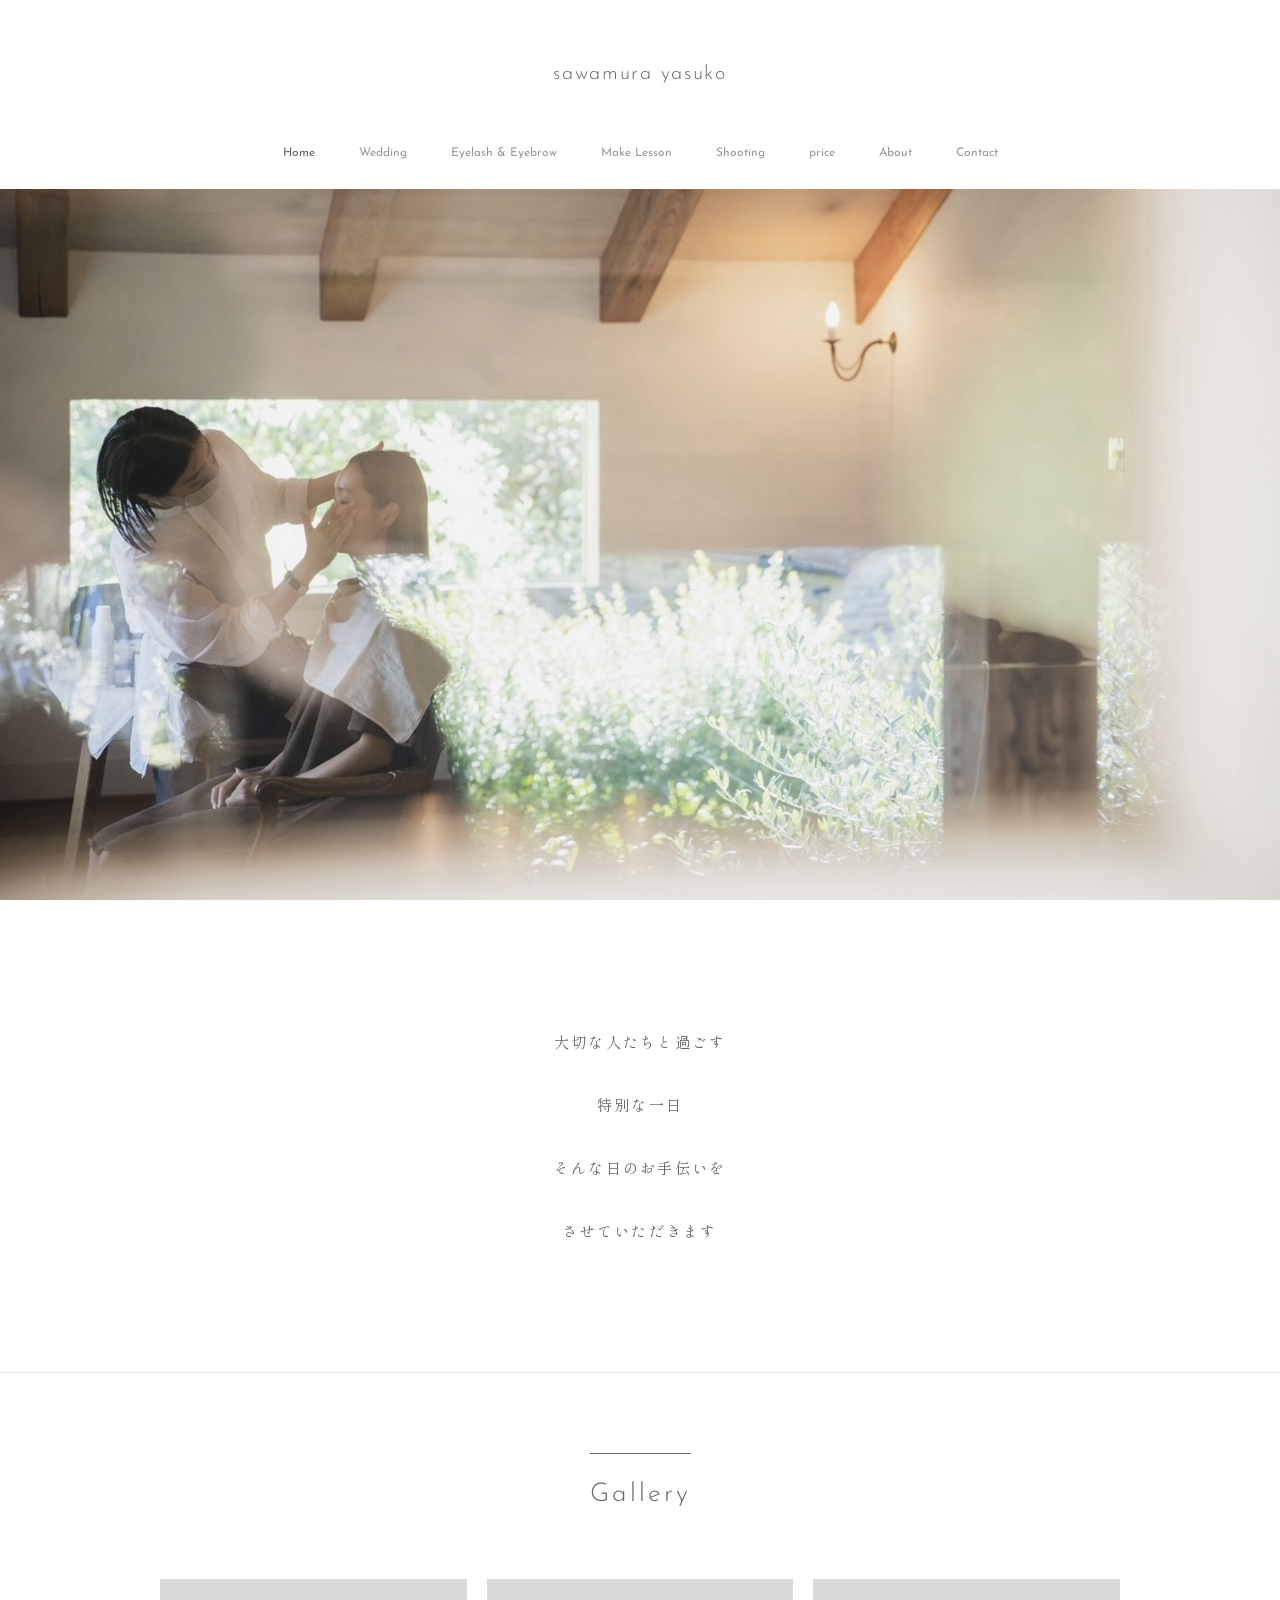
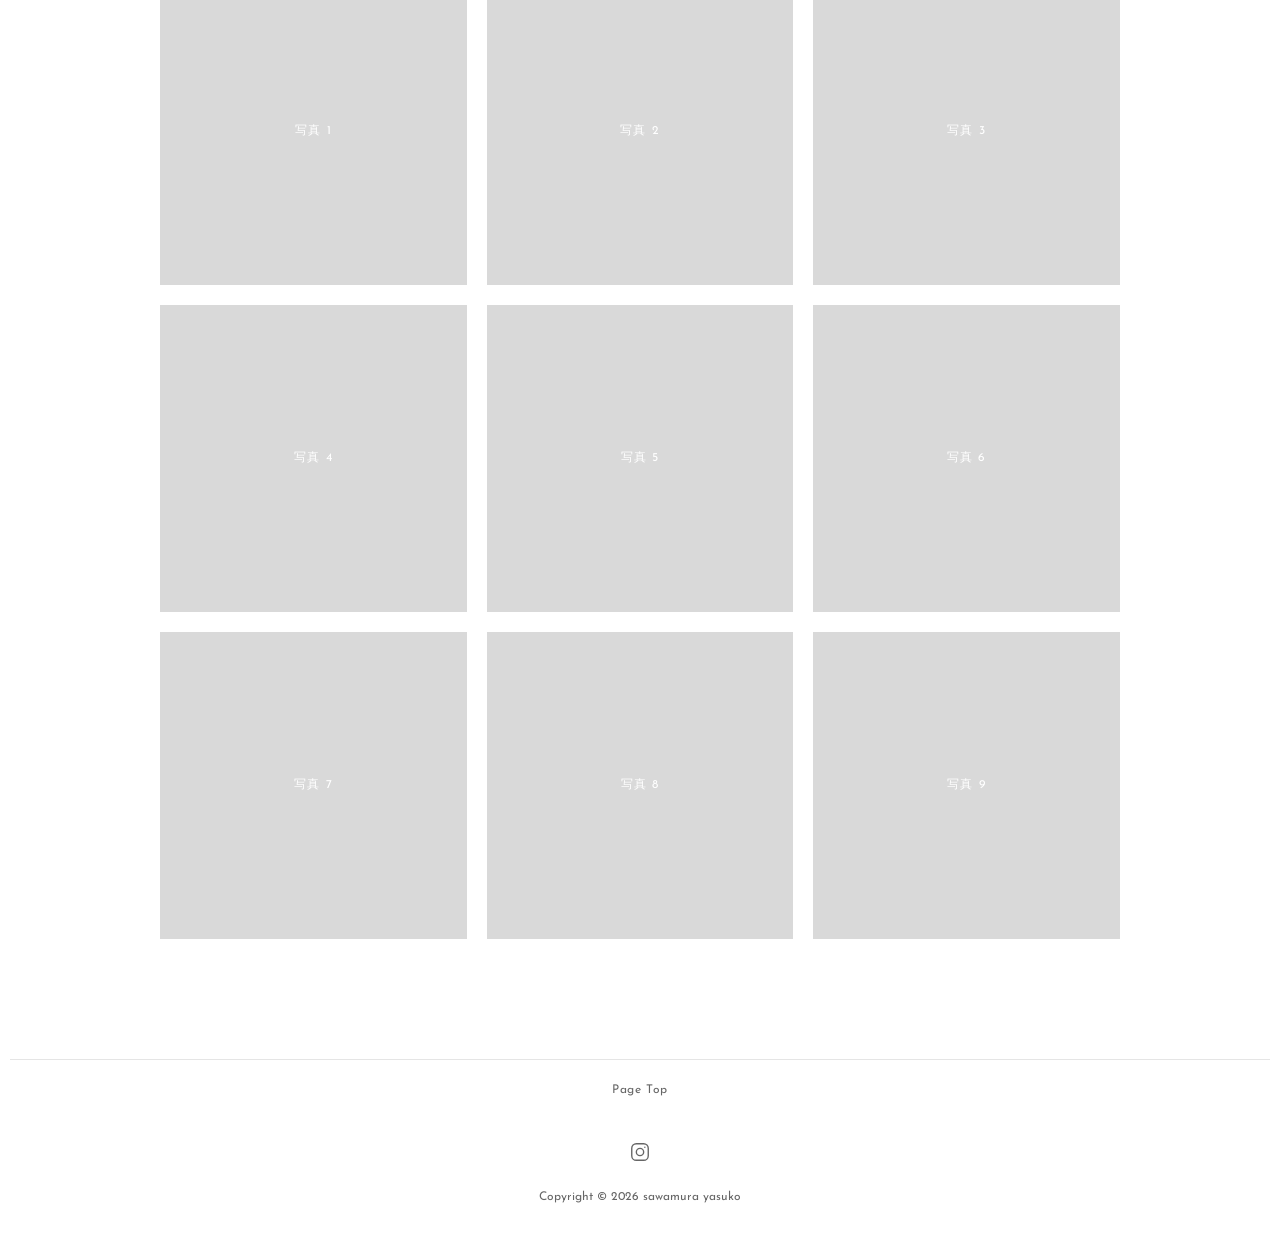
==== index.html @ 5e83c4d4 "サイトの最初の版（トップ・Wedding・Eyelash・Make Lesson・Shooting・price） Co-Authored-By: Claude Opus 5.5 <noreply@an" ====
<!DOCTYPE html>
<html lang="ja">
<head>
  <meta charset="UTF-8">
  <meta name="viewport" content="width=device-width, initial-scale=1.0">
  <!-- 作りかけの間は検索に載せない（公開するときにこの行を消す） -->
  <meta name="robots" content="noindex, nofollow">
  <title>sawamura yasuko hair&amp;make.</title>
  <meta name="description" content="ブライダルヘアメイク。関西を中心に全国へ出張可能です。持ち込みヘアメイクが可能な会場に出張します。">

  <!-- フォント（英字：Josefin Sans ／ キャッチコピー：Shippori Mincho・候補フォントも読み込み済み） -->
  <link rel="preconnect" href="https://fonts.googleapis.com">
  <link rel="preconnect" href="https://fonts.gstatic.com" crossorigin>
  <link href="https://fonts.googleapis.com/css2?family=Josefin+Sans:wght@300;400&family=Shippori+Mincho&family=Zen+Old+Mincho&family=Klee+One&family=Zen+Maru+Gothic:wght@300&display=swap" rel="stylesheet">

  <link rel="stylesheet" href="css/style.css">
</head>
<body>

  <!-- ===== ヘッダー（ロゴなし／Instagramボタンなし） ===== -->
  <header class="header">
    <p class="header__title">
      <a href="index.html">
        <span class="header__name">sawamura yasuko</span>
      </a>
    </p>

    <button class="menu-btn" aria-label="メニューを開く" aria-expanded="false" aria-controls="global-nav">
      <span></span><span></span><span></span>
    </button>

    <nav class="nav" id="global-nav">
      <ul class="nav__list">
        <li><a href="index.html" class="is-current">Home</a></li>
        <li><a href="wedding.html">Wedding</a></li>
        <li><a href="eyelash.html">Eyelash &amp; Eyebrow</a></li>
        <li><a href="lesson.html">Make Lesson</a></li>
        <li><a href="shooting.html">Shooting</a></li>
        <li><a href="price.html">price</a></li>
        <li><a href="about.html">About</a></li>
        <li><a href="contact.html">Contact</a></li>
      </ul>
    </nav>
  </header>

  <main>
    <!-- ===== メイン写真 ===== -->
    <section class="hero">
      <img src="img/main-hd.jpg" alt="ブライダルヘアメイクの様子">
    </section>

    <!-- ===== キャッチコピー ===== -->
    <section class="message">
      <p class="message__text">
        大切な人たちと過ごす<br>
        特別な一日<br>
        そんな日のお手伝いを<br>
        させていただきます
      </p>
    </section>

    <!-- ===== 写真ギャラリー（ブログ・お知らせの代わり） ===== -->
    <section class="gallery">
      <h2 class="heading"><span>Gallery</span></h2>

      <ul class="gallery__list">
        <li><button class="ph ph--square" data-label="写真 1"></button></li>
        <li><button class="ph ph--square" data-label="写真 2"></button></li>
        <li><button class="ph ph--square" data-label="写真 3"></button></li>
        <li><button class="ph ph--square" data-label="写真 4"></button></li>
        <li><button class="ph ph--square" data-label="写真 5"></button></li>
        <li><button class="ph ph--square" data-label="写真 6"></button></li>
        <li><button class="ph ph--square" data-label="写真 7"></button></li>
        <li><button class="ph ph--square" data-label="写真 8"></button></li>
        <li><button class="ph ph--square" data-label="写真 9"></button></li>
      </ul>
    </section>
  </main>

  <!-- ===== フッター ===== -->
  <footer class="footer">
    <a href="#" class="pagetop">Page Top</a>

    <a href="https://www.instagram.com/" class="footer__sns" target="_blank" rel="noopener" aria-label="Instagram">
      <svg viewBox="0 0 24 24" width="22" height="22" fill="none" stroke="currentColor" stroke-width="1.5">
        <rect x="3" y="3" width="18" height="18" rx="5"/>
        <circle cx="12" cy="12" r="4"/>
        <circle cx="17.3" cy="6.7" r="0.8" fill="currentColor" stroke="none"/>
      </svg>
    </a>

    <p class="footer__copy">Copyright &copy; <span id="year">2026</span> sawamura yasuko</p>
  </footer>

  <!-- 拡大表示（ギャラリー用） -->
  <div class="lightbox" aria-hidden="true">
    <button class="lightbox__close" aria-label="閉じる">&times;</button>
    <div class="lightbox__inner ph" data-label=""></div>
  </div>

  <script src="js/main.js"></script>
</body>
</html>
---- css/style.css ----
/* =========================================
   sawamura yasuko hair&make.  共通スタイル
   ========================================= */

/* ---- 色・フォントの設定（ここを変えると全体が変わります） ---- */
:root {
  --color-text: #666;
  /* 本文の文字色 */
  --color-light: #999;
  /* メニューなど薄い文字 */
  --color-line: #e5e5e5;
  /* 区切り線 */
  --color-ph: #d9d9d9;
  /* 写真の仮グレー */
  --color-bg: #fff;

  --font-en: "Josefin Sans", "Hiragino Kaku Gothic ProN", sans-serif;
  --font-mincho: Palatino, "Hiragino Mincho ProN", "Yu Mincho", "游明朝", serif;
  --font-base: "Helvetica Neue", Arial, "Hiragino Kaku Gothic ProN", Meiryo, sans-serif;

  --content-width: 1000px;
}

/* ---- リセット ---- */
*,
*::before,
*::after {
  box-sizing: border-box;
}

body,
h1,
h2,
h3,
p,
ul,
figure {
  margin: 0;
  padding: 0;
}

ul {
  list-style: none;
}

a {
  color: inherit;
  text-decoration: none;
}

button {
  font: inherit;
  color: inherit;
  border: none;
  background: none;
  cursor: pointer;
  padding: 0;
}

html {
  scroll-behavior: smooth;
}

body {
  font-family: var(--font-base);
  font-size: 14px;
  line-height: 1.8;
  color: var(--color-text);
  background: var(--color-bg);
}

/* ---- 写真の仮置き（グレー） ---- */
.ph {
  position: relative;
  display: block;
  width: 100%;
  background: var(--color-ph);
}

.ph::after {
  content: attr(data-label);
  position: absolute;
  inset: 0;
  display: grid;
  place-items: center;
  font-family: var(--font-en);
  font-size: 12px;
  letter-spacing: .1em;
  color: #fff;
}

.ph--hero {
  aspect-ratio: 2000 / 975;
}

.ph--square {
  aspect-ratio: 1 / 1;
}

/* =========================================
   ヘッダー
   ========================================= */
.header {
  padding-top: 60px;
  /* サイト名の上の余白 */
  text-align: center;
  border-bottom: 1px solid transparent;
}

.header__title {
  font-family: var(--font-en);
  font-weight: 300;
  letter-spacing: .12em;
  line-height: 1.4;
  margin-bottom: 30px;
  /* サイト名とメニューの間の余白 */
}

.header__title span {
  display: block;
}

/* 2行に分ける */
.header__name {
  font-size: 20px;
}

/* sawamura yasuko */
.header__sub {
  font-size: 14px;
}

/* hair&make.（少し小さく） */

.nav__list {
  display: flex;
  justify-content: center;
  flex-wrap: wrap;
  max-width: var(--content-width);
  margin: 0 auto;
}

.nav__list a {
  display: block;
  padding: 0 22px;
  line-height: 70px;
  font-family: var(--font-en);
  font-size: 12px;
  color: var(--color-light);
  transition: color .3s;
}

.nav__list a:hover,
.nav__list a.is-current {
  color: var(--color-text);
}

/* ハンバーガー（スマホのみ表示） */
.menu-btn {
  display: none;
}

/* =========================================
   メイン写真
   ========================================= */
.hero {
  width: 100%;
}

/* ヘッダー＋メイン写真がちょうど1画面に収まる高さ
   （--header-h は main.js がヘッダーの高さを測って入れます） */
.hero .ph--hero {
  aspect-ratio: auto;
  height: calc(100svh - var(--header-h, 220px));
  min-height: 320px;
}

/* 写真を入れたときも枠いっぱいにトリミングして表示 */
.hero img {
  width: 100%;
  height: calc(100svh - var(--header-h, 220px));
  min-height: 320px;
  object-fit: cover;
  display: block;
}

/* =========================================
   キャッチコピー
   ========================================= */
.message {
  padding: 110px 20px;
  text-align: center;
  border-bottom: 1px solid var(--color-line);
}

.message__text {
  /* ▼キャッチコピーのフォント。使いたい行のコメントを外し、今の行をコメントにすると切り替わります */
  font-family: "Shippori Mincho", serif;
  /* しっぽり明朝：上品で柔らかい明朝 */
  /* font-family: "Zen Old Mincho", serif; */
  /* Zen Old Mincho：クラシックで格調のある明朝 */
  /* font-family: "Klee One", cursive; */
  /* クレー：手書き風でやさしい印象 */
  /* font-family: "Zen Maru Gothic", sans-serif; */
  /* Zen丸ゴシック：ふんわりした丸ゴシック */
  font-size: 15px;
  letter-spacing: .15em;
  line-height: 4.2;
  /* 元サイトのゆったりした行間 */
}

/* =========================================
   見出し（元サイトの「新着記事」と同じ形）
   ========================================= */
.heading {
  text-align: center;
  margin-bottom: 60px;
}

.heading span {
  display: inline-block;
  padding-top: 18px;
  border-top: 1px solid var(--color-text);
  font-family: var(--font-en);
  font-weight: 300;
  font-size: 26px;
  letter-spacing: 3px;
}

/* =========================================
   ギャラリー
   ========================================= */
.gallery {
  max-width: var(--content-width);
  margin: 0 auto;
  padding: 80px 20px 120px;
}

.gallery__list {
  display: grid;
  grid-template-columns: repeat(3, 1fr);
  gap: 20px;
}

.gallery__list .ph {
  transition: opacity .3s;
}

.gallery__list .ph:hover {
  opacity: .75;
}

/* 表示時のふわっと */
.fade {
  opacity: 0;
  transform: translateY(20px);
  transition: opacity .8s, transform .8s;
}

.fade.is-show {
  opacity: 1;
  transform: none;
}

/* =========================================
   拡大表示
   ========================================= */
.lightbox {
  position: fixed;
  inset: 0;
  z-index: 100;
  display: grid;
  place-items: center;
  padding: 40px;
  background: rgba(255, 255, 255, .95);
  opacity: 0;
  visibility: hidden;
  transition: opacity .3s, visibility .3s;
}

.lightbox.is-open {
  opacity: 1;
  visibility: visible;
}

.lightbox__inner {
  width: min(80vw, 80vh);
  aspect-ratio: 1 / 1;
}

/* 本物の写真を拡大するとき（グレーの箱をやめて、写真の比率のまま表示） */
.lightbox__inner.has-img {
  width: auto;
  aspect-ratio: auto;
  background: none;
}

.lightbox__inner.has-img::after {
  content: none;
}

.lightbox__inner img {
  display: block;
  max-width: 90vw;
  max-height: 85vh;
}

.lightbox__close {
  position: absolute;
  top: 16px;
  right: 24px;
  font-size: 36px;
  font-weight: 300;
  line-height: 1;
}

/* =========================================
   フッター
   ========================================= */
.footer {
  padding: 0 10px 40px;
  text-align: center;
  font-size: 12px;
}

.pagetop {
  display: block;
  padding: 20px 0;
  border-top: 1px solid var(--color-line);
  font-family: var(--font-en);
  letter-spacing: .05em;
}

.footer__sns {
  display: inline-block;
  margin: 20px 0 16px;
  color: var(--color-text);
  transition: opacity .3s;
}

.footer__sns:hover {
  opacity: .6;
}

.footer__copy {
  font-family: var(--font-en);
}

/* =========================================
   スマホ（768px以下）
   ========================================= */
@media (max-width: 768px) {
  .header {
    position: relative;
    padding: 28px 60px 28px 20px;
    text-align: left;
  }

  .header__title {
    margin-bottom: 0;
  }

  .header__name {
    font-size: 16px;
  }

  .header__sub {
    font-size: 12px;
  }

  .menu-btn {
    display: block;
    position: absolute;
    top: 50%;
    right: 16px;
    width: 32px;
    height: 24px;
    transform: translateY(-50%);
    z-index: 60;
  }

  .menu-btn span {
    position: absolute;
    left: 4px;
    width: 24px;
    height: 1px;
    background: var(--color-text);
    transition: transform .3s, opacity .3s;
  }

  .menu-btn span:nth-child(1) {
    top: 4px;
  }

  .menu-btn span:nth-child(2) {
    top: 12px;
  }

  .menu-btn span:nth-child(3) {
    top: 20px;
  }

  .menu-btn.is-open span:nth-child(1) {
    transform: translateY(8px) rotate(45deg);
  }

  .menu-btn.is-open span:nth-child(2) {
    opacity: 0;
  }

  .menu-btn.is-open span:nth-child(3) {
    transform: translateY(-8px) rotate(-45deg);
  }

  .nav {
    position: fixed;
    inset: 0;
    z-index: 50;
    display: grid;
    place-items: center;
    background: rgba(255, 255, 255, .97);
    opacity: 0;
    visibility: hidden;
    transition: opacity .3s, visibility .3s;
  }

  .nav.is-open {
    opacity: 1;
    visibility: visible;
  }

  .nav__list {
    flex-direction: column;
    text-align: center;
  }

  .nav__list a {
    line-height: 3.2;
    font-size: 14px;
  }


  /* スマホ：ヘッダー＋写真＋キャッチコピーを1画面に収める */
  /* キャッチコピーの枠を「画面の残り全部」に広げて、
     ヘッダー＋写真＋キャッチコピーでちょうど画面1枚にする */
  .message {
    display: flex;
    align-items: center;
    justify-content: center;
    padding: 40px 20px;   /* 最低限の上下余白（画面が小さいとき用） */
    min-height: calc(100svh - var(--header-h, 80px) - 100vw * 656 / 1166);
  }

  .message__text {
    line-height: 3.2;   /* スマホのキャッチコピーの行間 */
  }

  /* スマホのメイン写真：写真そのままの比率（1166×656）で表示 */
  .hero .ph--hero,
  .hero img {
    height: auto;
    min-height: 0;
    aspect-ratio: 1166 / 656;
  }

  .gallery {
    padding: 60px 12px 80px;
  }

  .gallery__list {
    gap: 8px;
  }

  /* スマホも3列のまま（9枚がきれいに収まる） */
}

/* =========================================
   Wedding ページ（wedding.html）
   ========================================= */

/* ---- 1. ページ名 ---- */
.page-title {
  padding: 70px 20px 50px;
  text-align: center;
}

.page-title__en {
  font-family: var(--font-en);
  font-weight: 300;
  font-size: 40px;
  letter-spacing: .2em;
  line-height: 1.4;
}

.page-title__ja {
  margin-top: 10px;
  font-family: "Shippori Mincho", serif;
  font-size: 12px;
  letter-spacing: .15em;
  color: var(--color-light);
}

/* ---- 2. メイン写真（PCは16:9） ---- */
.wedding-main {
  max-width: var(--content-width);
  margin: 0 auto;
  padding: 0 20px;
}

.wedding-main img {
  display: block;
  width: 100%;
  aspect-ratio: 16 / 9;
  object-fit: cover;
}

/* ---- 3. 紹介文 ---- */
.wedding-intro {
  padding: 100px 20px;
  text-align: center;
}

.wedding-intro__text {
  font-family: "Shippori Mincho", serif;
  font-size: 15px;
  letter-spacing: .12em;
  line-height: 2.8;
}

/* スマホだけで改行する <br> */
.sp-br {
  display: none;
}

/* ---- 4. Hair Style（3列×4段・縦長4:5） ---- */
.wedding-hair {
  padding-top: 0;
}

.wedding-hair .gallery__list button {
  display: block;
  width: 100%;
}

.wedding-hair .gallery__list img {
  display: block;
  width: 100%;
  aspect-ratio: 4 / 5;
  object-fit: cover;
  transition: opacity .3s;
}

.wedding-hair .gallery__list button:hover img {
  opacity: .75;
}

/* ---- 5. Flow（当日までの流れ） ---- */
.flow {
  padding: 100px 20px;
  border-top: 1px solid var(--color-line);
  border-bottom: 1px solid var(--color-line);
}

.flow .heading {
  margin-bottom: 14px;
}

.flow__sub {
  margin-bottom: 60px;
  text-align: center;
  font-family: "Shippori Mincho", serif;
  font-size: 12px;
  letter-spacing: .15em;
  color: var(--color-light);
}

.flow__list {
  max-width: 640px;
  margin: 0 auto;
  padding: 0;
  list-style: none;
}

.flow__item {
  display: grid;
  grid-template-columns: 56px 1fr;
  /* 左：番号／右：タイトルと説明 */
  gap: 0 20px;
  padding: 28px 0;
  border-top: 1px solid var(--color-line);
  /* ステップの間の細い線 */
}

.flow__item:first-child {
  border-top: none;
}

.flow__num {
  font-family: var(--font-en);
  font-weight: 300;
  font-size: 20px;
  letter-spacing: .1em;
  line-height: 1.5;
  color: var(--color-light);
}

.flow__title {
  margin-bottom: 6px;
  font-family: "Shippori Mincho", serif;
  font-size: 16px;
  font-weight: normal;
  letter-spacing: .1em;
}

.flow__text {
  font-size: 13px;
  line-height: 1.9;
}

/* ---- 6. Contact ボタン（細い枠線） ---- */
.wedding-contact {
  padding: 100px 20px;
  text-align: center;
}

.btn {
  display: inline-block;
  min-width: 240px;
  padding: 16px 40px;
  border: 1px solid var(--color-text);
  font-family: var(--font-en);
  font-weight: 300;
  font-size: 14px;
  letter-spacing: .2em;
  transition: opacity .3s;
}

.btn:hover {
  opacity: .6;
}

/* ---- Wedding ページ：スマホ（768px以下） ---- */
@media (max-width: 768px) {
  .page-title {
    padding: 40px 20px 32px;
  }

  .page-title__en {
    font-size: 30px;
  }

  /* メイン写真：画面幅いっぱい・3:2 */
  .wedding-main {
    padding: 0;
  }

  .wedding-main img {
    aspect-ratio: 3 / 2;
  }

  .wedding-intro {
    padding: 64px 20px;
  }

  .wedding-intro__text {
    font-size: 14px;
    letter-spacing: .08em;
    line-height: 2.6;
  }

  .sp-br {
    display: inline;
  }

  .wedding-hair .gallery__list {
    gap: 4px;
  }

  .flow {
    padding: 64px 20px;
  }

  .flow__sub {
    margin-bottom: 40px;
  }

  .flow__item {
    grid-template-columns: 40px 1fr;
    gap: 0 12px;
    padding: 22px 0;
  }

  .flow__num {
    font-size: 16px;
  }

  .flow__title {
    font-size: 15px;
  }

  .wedding-contact {
    padding: 64px 20px;
  }

  .btn {
    display: block;
    width: 100%;
    min-width: 0;
  }
}

/* =========================================
   Eyelash & Eyebrow ページ（eyelash.html）
   ※ページ名・メイン写真・紹介文・ギャラリー・Menu の枠・ボタンは
     Wedding ページと同じクラスを使い回しています
   ========================================= */

/* ---- 紹介文の下の資格（小さく） ---- */
.intro-note {
  margin-top: 40px;
  font-size: 12px;
  letter-spacing: .05em;
  line-height: 2;
  color: var(--color-light);
}

/* ---- 小見出し（Eyelash / Eyebrow） ---- */
.sub-heading {
  margin-bottom: 24px;
  text-align: center;
  font-family: var(--font-en);
  font-weight: 300;
  font-size: 18px;
  letter-spacing: .15em;
  color: #777;
}

/* ギャラリー・メニューで、2つ目の小見出しの上をあける */
.gallery__list + .sub-heading,
.menu-list + .sub-heading {
  margin-top: 60px;
}

/* ---- Gallery：Eyelash は横長 3:2 ---- */
.wedding-hair .gallery__list--wide img {
  aspect-ratio: 3 / 2;
}

/* ---- Menu：名前 … 料金 の1行＋説明 ---- */
.menu-list {
  padding: 0;
  list-style: none;
}

.menu-list__item {
  padding: 24px 0;
  border-top: 1px solid var(--color-line);
  /* メニューの間の細い線 */
}

.menu-list__item:first-child {
  border-top: none;
}

.menu-list__head {
  display: flex;
  justify-content: space-between;
  align-items: baseline;
  gap: 16px;
  margin-bottom: 6px;
}

.menu-list__name {
  margin: 0;
  font-family: "Shippori Mincho", serif;
  font-size: 16px;
  font-weight: normal;
  letter-spacing: .1em;
}

.menu-list__price {
  flex-shrink: 0;
  /* 料金は折り返さない */
  font-family: var(--font-en);
  font-weight: 300;
  font-size: 16px;
  letter-spacing: .05em;
}

/* ---- Notice（ご来店の前に） ---- */
.notice {
  padding: 100px 20px 0;
}

.notice__box {
  max-width: 640px;
  margin: 0 auto;
  padding: 48px 40px;
  background: #fafafa;
}

.heading--small {
  margin-bottom: 14px;
}

.heading--small span {
  font-size: 20px;
}

.notice .flow__sub {
  margin-bottom: 32px;
}

.notice__list {
  font-size: 13px;
  line-height: 1.9;
}

.notice__list li {
  padding-left: 1em;
  text-indent: -1em;
  /* 「・」の2行目以降を字下げ */
}

.notice__list li + li {
  margin-top: 8px;
}

/* ---- Contact ボタンの下の Instagram ---- */
.contact-note {
  margin-top: 20px;
  font-size: 12px;
  color: var(--color-light);
}

.contact-note a {
  color: var(--color-text);
  transition: opacity .3s;
}

.contact-note a:hover {
  opacity: .6;
}

/* ---- Eyelash & Eyebrow ページ：スマホ（768px以下） ---- */
@media (max-width: 768px) {

  /* 長いページ名を1行に収める */
  .page-title__en--long {
    font-size: 26px;
    letter-spacing: .08em;
  }

  .intro-note {
    margin-top: 32px;
    font-size: 11px;
  }

  .sub-heading {
    margin-bottom: 16px;
    font-size: 16px;
  }

  .gallery__list + .sub-heading,
  .menu-list + .sub-heading {
    margin-top: 40px;
  }

  .menu-list__item {
    padding: 20px 0;
  }

  .menu-list__name {
    font-size: 15px;
  }

  .menu-list__price {
    font-size: 15px;
  }

  .notice {
    padding: 64px 20px 0;
  }

  .notice__box {
    padding: 36px 20px;
  }
}

/* =========================================
   Make Lesson ページ（lesson.html）
   ※Wedding・Eyelash ページと同じクラスを使い回しています
   ========================================= */

/* ---- 紹介文の下の説明（13px・#777） ---- */
.intro-desc {
  max-width: 560px;
  margin: 40px auto 0;
  font-size: 13px;
  line-height: 2;
  color: #777;
}

/* ---- Flow の枠で「上の線だけ」にする ---- */
.flow--open {
  border-bottom: none;
}

/* ---- Recommend：番号なしで細い線で区切る ---- */
.recommend-list__item {
  padding: 22px 0;
  border-top: 1px solid var(--color-line);
  text-align: center;
  font-family: "Shippori Mincho", serif;
  font-size: 15px;
  letter-spacing: .1em;
}

.recommend-list__item:first-child {
  border-top: none;
}

/* ---- Before / After ---- */
.before-after {
  padding: 0 20px 100px;
}

.before-after__figure {
  max-width: 480px;
  margin: 0 auto;
}

.before-after__figure img {
  display: block;
  width: 100%;
  aspect-ratio: 1 / 1;
  object-fit: cover;
}

/* 写真の下に左右に分けて小さく */
.before-after__caption {
  display: flex;
  margin-top: 12px;
  font-size: 12px;
  letter-spacing: .1em;
  color: var(--color-light);
}

.before-after__caption span {
  flex: 1;
  text-align: center;
}

/* ---- Menu の下の注意書き（・の字下げは Notice と同じ） ---- */
.menu-notes {
  margin-top: 32px;
  color: #777;
}

/* ---- Make Lesson ページ：スマホ（768px以下） ---- */
@media (max-width: 768px) {
  .intro-desc {
    margin-top: 32px;
    text-align: left;
  }

  .recommend-list__item {
    padding: 18px 0;
    font-size: 14px;
    letter-spacing: .05em;
  }

  .before-after {
    padding: 0 20px 64px;
  }

  .menu-notes {
    margin-top: 24px;
  }
}

/* =========================================
   Shooting ページ（shooting.html）
   ※Works は Wedding の Hair Style と同じクラスです
   ========================================= */

/* ---- Contact の上に区切り線 ---- */
.wedding-contact--line {
  border-top: 1px solid var(--color-line);
}

.contact-lead {
  margin-bottom: 32px;
  font-family: "Shippori Mincho", serif;
  font-size: 15px;
  letter-spacing: .1em;
  color: #777;
}

/* =========================================
   price ページ（price.html）
   ※料金の行は Eyelash のメニューと同じクラスです
   ========================================= */

/* ---- 料金：PCは2列 ---- */
.price-cols {
  display: grid;
  grid-template-columns: 1fr 1fr;
  gap: 64px;
  max-width: calc(880px + 40px);
  /* 880px＋左右の余白 */
  margin: 0 auto;
  padding: 0 20px 100px;
}

.price-col .sub-heading {
  margin-bottom: 4px;
}

.price-col__ja {
  margin-bottom: 24px;
  text-align: center;
  font-family: "Shippori Mincho", serif;
  font-size: 12px;
  letter-spacing: .15em;
  color: var(--color-light);
}

.price-col .menu-list {
  border-bottom: 1px solid var(--color-line);
}

/* 料金は少し大きく（18px） */
.menu-list__price--lg {
  font-size: 18px;
}

/* 料金に含まれるもの（小さく） */
.price-col__label {
  margin-top: 24px;
  margin-bottom: 8px;
  font-size: 12px;
  letter-spacing: .1em;
}

.price-col__includes {
  font-size: 12px;
  line-height: 2;
  color: var(--color-light);
}

.price-col__includes li::before {
  content: "・";
}

/* ---- 税・交通費のお知らせ（うっすらグレーの帯） ---- */
.price-note {
  padding: 40px 20px;
  background: #fafafa;
  text-align: center;
  font-size: 13px;
  line-height: 2;
}

/* ---- ほかのページの料金へのリンク ---- */
.price-links {
  padding: 60px 20px 0;
  text-align: center;
  font-size: 12px;
  color: var(--color-light);
}

.price-links__list {
  display: flex;
  justify-content: center;
  flex-wrap: wrap;
  gap: 8px 32px;
  margin-top: 12px;
}

/* 文字リンク（Josefin Sans・下線） */
.text-link {
  font-family: var(--font-en);
  font-size: 13px;
  letter-spacing: .1em;
  color: var(--color-text);
  text-decoration: underline;
  text-underline-offset: 4px;
  transition: opacity .3s;
}

.text-link:hover {
  opacity: .6;
}

/* ---- price ページ：スマホ（768px以下） ---- */
@media (max-width: 768px) {

  /* 料金を縦に並べる */
  .price-cols {
    grid-template-columns: 1fr;
    gap: 48px;
    padding: 0 20px 64px;
  }

  .menu-list__price--lg {
    font-size: 16px;
  }

  .price-note {
    padding: 32px 20px;
    font-size: 12px;
  }

  .price-links {
    padding-top: 48px;
  }
}
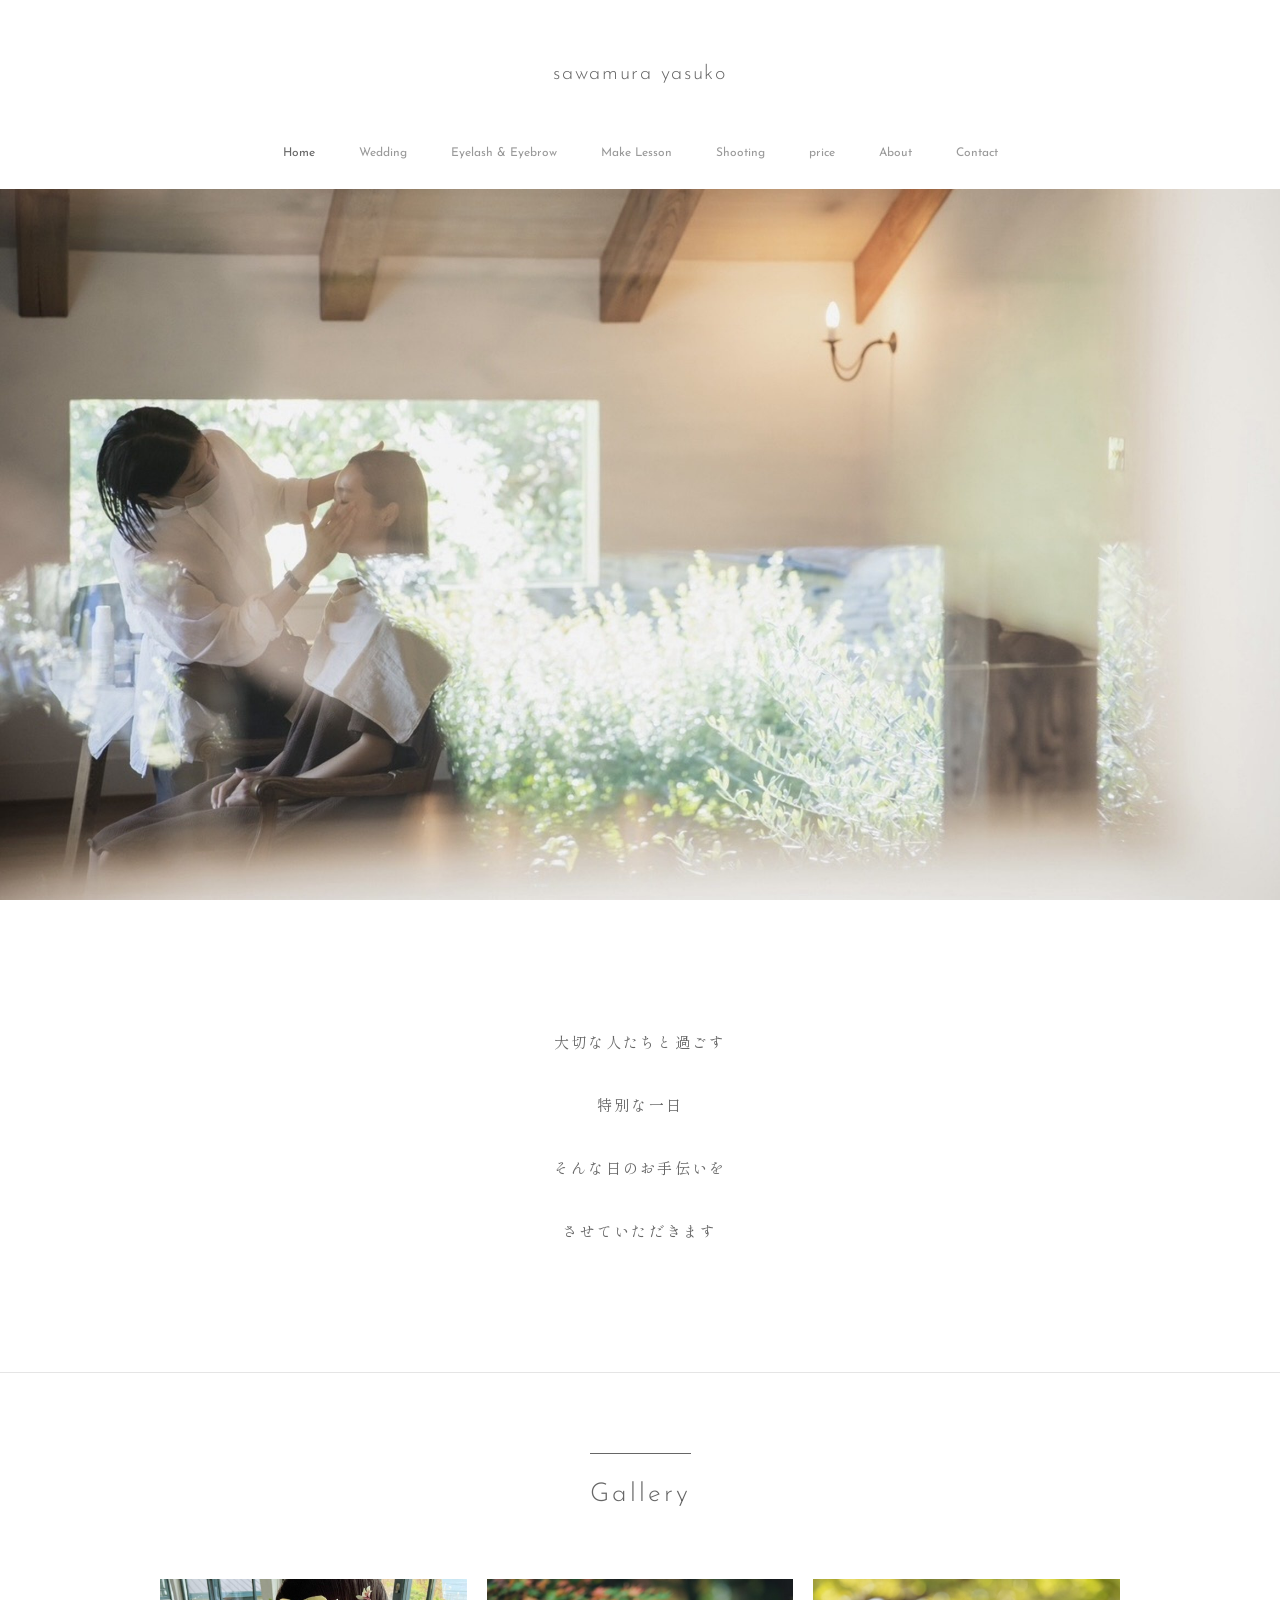
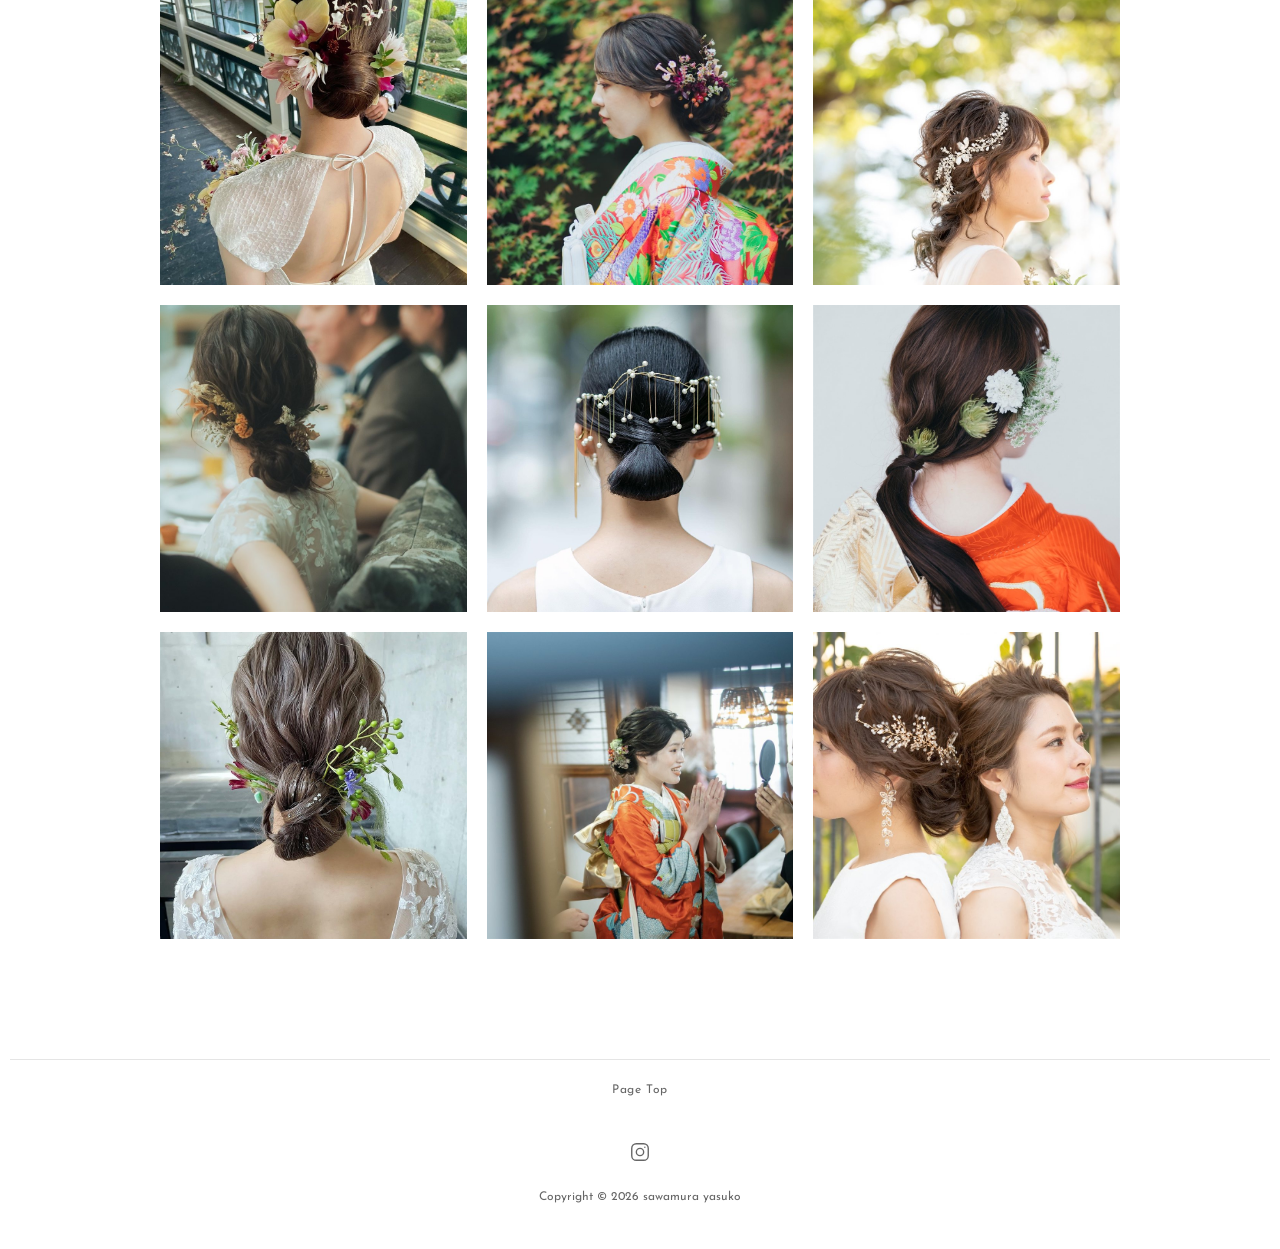
==== commit 3b5526fc: "トップページのギャラリーに写真9枚を追加 Co-Authored-By: Claude Opus 5.5 <noreply@anthropic.com>" ====
--- a/index.html
+++ b/index.html
@@ -60,19 +60,20 @@
     </section>
 
     <!-- ===== 写真ギャラリー（ブログ・お知らせの代わり） ===== -->
-    <section class="gallery">
+    <section class="gallery gallery--home">
       <h2 class="heading"><span>Gallery</span></h2>
 
+      <!-- 正方形に切り取って表示。押すと元の形で拡大 -->
       <ul class="gallery__list">
-        <li><button class="ph ph--square" data-label="写真 1"></button></li>
-        <li><button class="ph ph--square" data-label="写真 2"></button></li>
-        <li><button class="ph ph--square" data-label="写真 3"></button></li>
-        <li><button class="ph ph--square" data-label="写真 4"></button></li>
-        <li><button class="ph ph--square" data-label="写真 5"></button></li>
-        <li><button class="ph ph--square" data-label="写真 6"></button></li>
-        <li><button class="ph ph--square" data-label="写真 7"></button></li>
-        <li><button class="ph ph--square" data-label="写真 8"></button></li>
-        <li><button class="ph ph--square" data-label="写真 9"></button></li>
+        <li><button><img src="img/home/gallery-01.jpg" alt="蘭の花を飾ったアップスタイル" loading="lazy"></button></li>
+        <li><button><img src="img/home/gallery-02.jpg" alt="紅葉の中の和装の花嫁" loading="lazy"></button></li>
+        <li><button><img src="img/home/gallery-03.jpg" alt="ヘッドアクセサリーを付けたダウンスタイル" loading="lazy"></button></li>
+        <li><button><img src="img/home/gallery-04.jpg" alt="ドライフラワーを飾った披露宴のヘア" loading="lazy"></button></li>
+        <li><button><img src="img/home/gallery-05.jpg" alt="パールの髪飾りのまとめ髪" loading="lazy"></button></li>
+        <li><button><img src="img/home/gallery-06.jpg" alt="生花を飾った和装の編みおろし" loading="lazy"></button></li>
+        <li><button><img src="img/home/gallery-07.jpg" alt="グリーンを添えたシニヨン" loading="lazy"></button></li>
+        <li><button><img src="img/home/gallery-08.jpg" alt="お支度中の和装の花嫁" loading="lazy"></button></li>
+        <li><button><img src="img/home/gallery-09.jpg" alt="ゴールドの髪飾りのアップスタイル" loading="lazy"></button></li>
       </ul>
     </section>
   </main>
--- a/css/style.css
+++ b/css/style.css
@@ -34,7 +34,10 @@
 h3,
 p,
 ul,
-figure {
+figure,
+dl,
+dd,
+fieldset {
   margin: 0;
   padding: 0;
 }
@@ -250,6 +253,26 @@
   opacity: .75;
 }
 
+/* トップページのギャラリー写真：正方形に切り取る
+   （縦長の写真は髪が上のほうにあるので、少し上寄りで切り取る） */
+.gallery--home .gallery__list button {
+  display: block;
+  width: 100%;
+}
+
+.gallery--home .gallery__list img {
+  display: block;
+  width: 100%;
+  aspect-ratio: 1 / 1;
+  object-fit: cover;
+  object-position: center 30%;
+  transition: opacity .3s;
+}
+
+.gallery--home .gallery__list button:hover img {
+  opacity: .75;
+}
+
 /* 表示時のふわっと */
 .fade {
   opacity: 0;
@@ -1041,6 +1064,7 @@
   margin-bottom: 8px;
   font-size: 12px;
   letter-spacing: .1em;
+  color: var(--color-light);
 }
 
 .price-col__includes {
@@ -1058,8 +1082,11 @@
   padding: 40px 20px;
   background: #fafafa;
   text-align: center;
+  font-family: "Shippori Mincho", serif;
+  /* 中央そろえの文は、紹介文と同じしっぽり明朝 */
   font-size: 13px;
-  line-height: 2;
+  letter-spacing: .08em;
+  line-height: 2.2;
 }
 
 /* ---- ほかのページの料金へのリンク ---- */
@@ -1115,4 +1142,288 @@
   .price-links {
     padding-top: 48px;
   }
+}
+
+/* =========================================
+   About ページ（about.html）
+   ※ページ名・メイン写真・Career の枠・License の並び・ボタンは
+     ほかのページと同じクラスを使い回しています
+   ========================================= */
+
+/* ---- 名前＋プロフィール文 ---- */
+.profile__name {
+  font-family: "Shippori Mincho", serif;
+  font-size: 26px;
+  font-weight: normal;
+  letter-spacing: .3em;
+  line-height: 1.6;
+}
+
+.profile__en {
+  margin-top: 6px;
+  font-family: var(--font-en);
+  font-weight: 300;
+  font-size: 13px;
+  letter-spacing: .15em;
+  color: var(--color-light);
+}
+
+.profile__text {
+  max-width: 600px;
+  margin: 40px auto 0;
+  text-align: left;
+  font-size: 14px;
+  line-height: 2.2;
+}
+
+/* ---- Career：左に項目名（150px）、右に内容 ---- */
+.career-list__row {
+  display: grid;
+  grid-template-columns: 150px 1fr;
+  gap: 0 24px;
+  padding: 22px 0;
+  border-top: 1px solid var(--color-line);
+}
+
+.career-list__row:first-child {
+  border-top: none;
+}
+
+.career-list__row dt {
+  font-family: "Shippori Mincho", serif;
+  letter-spacing: .05em;
+  color: var(--color-light);
+}
+
+.career-list__row dd {
+  font-size: 14px;
+}
+
+/* ---- License ---- */
+.license {
+  padding: 0 20px 100px;
+}
+
+/* ---- About ページ：スマホ（768px以下） ---- */
+@media (max-width: 768px) {
+  .profile__name {
+    font-size: 22px;
+  }
+
+  .profile__text {
+    margin-top: 32px;
+  }
+
+  /* 項目名の下に内容 */
+  .career-list__row {
+    grid-template-columns: 1fr;
+    gap: 4px;
+    padding: 18px 0;
+  }
+
+  .license {
+    padding: 0 20px 64px;
+  }
+}
+
+/* =========================================
+   Contact ページ（contact.html）
+   ========================================= */
+
+/* ---- ページ名の下のひとこと（紹介文の形を使い回し・余白だけ小さく） ---- */
+.contact-intro {
+  padding: 0 20px 60px;
+}
+
+/* ---- フォーム全体（PC 最大幅760px） ---- */
+.contact-form {
+  padding: 0 20px 100px;
+}
+
+.form {
+  max-width: 760px;
+  margin: 0 auto;
+}
+
+/* まとまりごとに上下の線 */
+.form__group {
+  border-top: 1px solid var(--color-line);
+  border-bottom: 1px solid var(--color-line);
+}
+
+/* 1行：左に項目名（200px）、右に入力欄 */
+.form__row {
+  display: grid;
+  grid-template-columns: 200px 1fr;
+  gap: 8px 24px;
+  align-items: center;
+  padding: 20px 0;
+  border-top: 1px solid var(--color-line);
+}
+
+.form__row:first-child {
+  border-top: none;
+}
+
+.form__label {
+  font-size: 14px;
+}
+
+/* 「必須」の小さなグレーのラベル */
+.form__required {
+  display: inline-block;
+  margin-left: 8px;
+  padding: 0 6px;
+  font-size: 10px;
+  line-height: 1.8;
+  vertical-align: 2px;
+  color: #fff;
+  background: var(--color-light);
+}
+
+/* 入力欄：枠線 #ddd、角丸なし */
+.form__input {
+  display: block;
+  width: 100%;
+  height: 48px;
+  padding: 0 12px;
+  border: 1px solid #ddd;
+  border-radius: 0;
+  font: inherit;
+  font-size: 14px;
+  color: var(--color-text);
+  background: var(--color-bg);
+}
+
+.form__input::placeholder {
+  color: #bbb;
+}
+
+.form__input:focus {
+  outline: none;
+  border-color: var(--color-light);
+}
+
+.form__textarea {
+  height: 180px;
+  padding: 12px;
+  resize: vertical;
+}
+
+/* メッセージは項目名を上にそろえる */
+.form__group--message {
+  margin-top: 40px;
+}
+
+.form__group--message .form__row {
+  align-items: start;
+}
+
+.form__group--message .form__label {
+  padding-top: 12px;
+}
+
+/* チェックボックス */
+.form__checks {
+  display: flex;
+  flex-wrap: wrap;
+  gap: 10px 24px;
+  font-size: 14px;
+}
+
+.form__checks label {
+  display: inline-flex;
+  align-items: center;
+  gap: 6px;
+  cursor: pointer;
+}
+
+.form__checks input {
+  width: 16px;
+  height: 16px;
+  margin: 0;
+  accent-color: var(--color-text);
+}
+
+/* 小さな説明文 */
+.form__hint {
+  margin-top: 6px;
+  font-size: 12px;
+  color: var(--color-light);
+}
+
+.form__group-note {
+  margin: 40px 0 12px;
+  font-size: 12px;
+  color: var(--color-light);
+}
+
+/* ---- 送信ボタン（塗りつぶし） ---- */
+.form__submit {
+  margin-top: 60px;
+  text-align: center;
+}
+
+.btn-submit {
+  min-width: 280px;
+  height: 56px;
+  padding: 0 40px;
+  font-family: var(--font-en);
+  font-weight: 300;
+  font-size: 14px;
+  letter-spacing: .2em;
+  color: #fff;
+  background: var(--color-text);
+  transition: opacity .3s;
+}
+
+.btn-submit:hover {
+  opacity: .8;
+}
+
+/* ---- Contact ページ：スマホ（768px以下） ---- */
+@media (max-width: 768px) {
+  .contact-intro {
+    padding: 0 20px 40px;
+  }
+
+  .contact-form {
+    padding: 0 20px 64px;
+  }
+
+  /* 項目名の下に入力欄 */
+  .form__row {
+    grid-template-columns: 1fr;
+    padding: 18px 0;
+  }
+
+  /* iPhone で拡大されないように 16px */
+  .form__input {
+    height: 46px;
+    font-size: 16px;
+  }
+
+  .form__textarea {
+    height: 160px;
+  }
+
+  .form__group--message .form__label {
+    padding-top: 0;
+  }
+
+  /* チェックボックスは2列 */
+  .form__checks {
+    display: grid;
+    grid-template-columns: 1fr 1fr;
+    gap: 12px;
+  }
+
+  .form__submit {
+    margin-top: 40px;
+  }
+
+  .btn-submit {
+    width: 100%;
+    min-width: 0;
+  }
 }
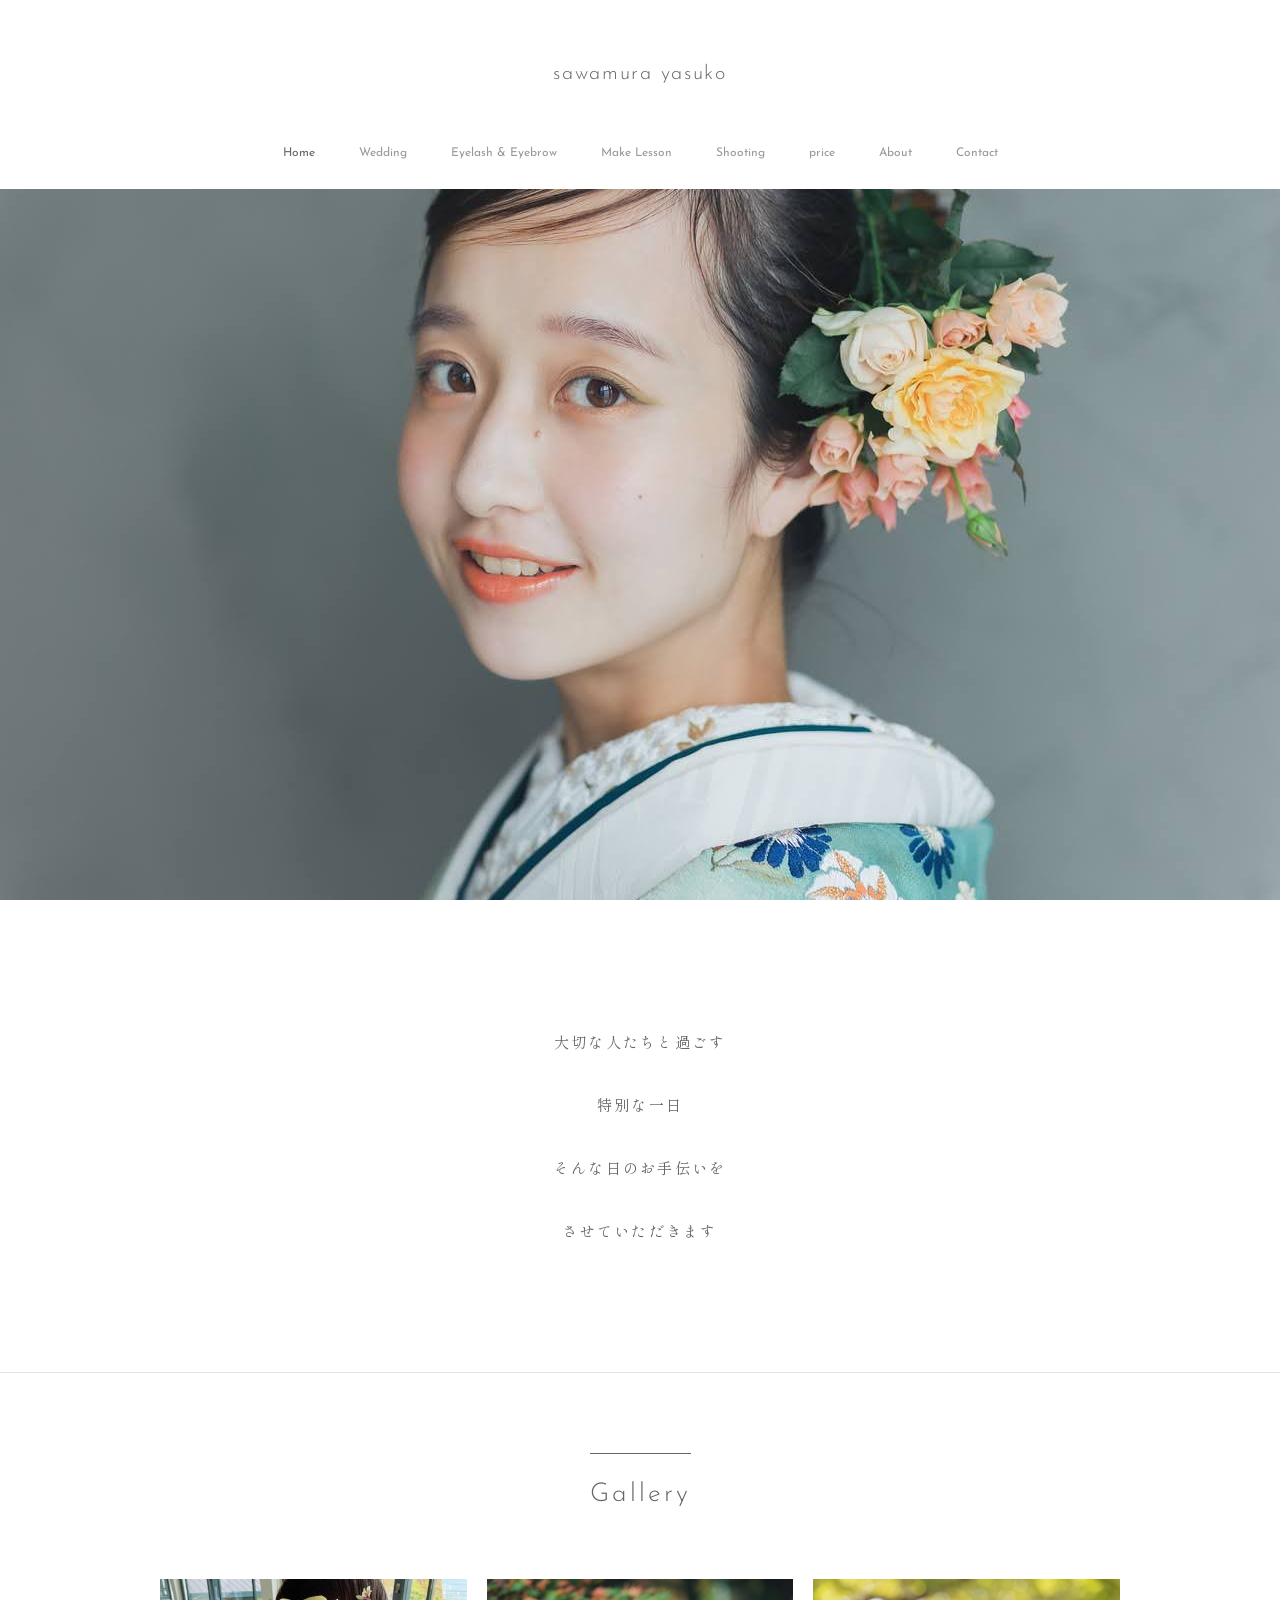
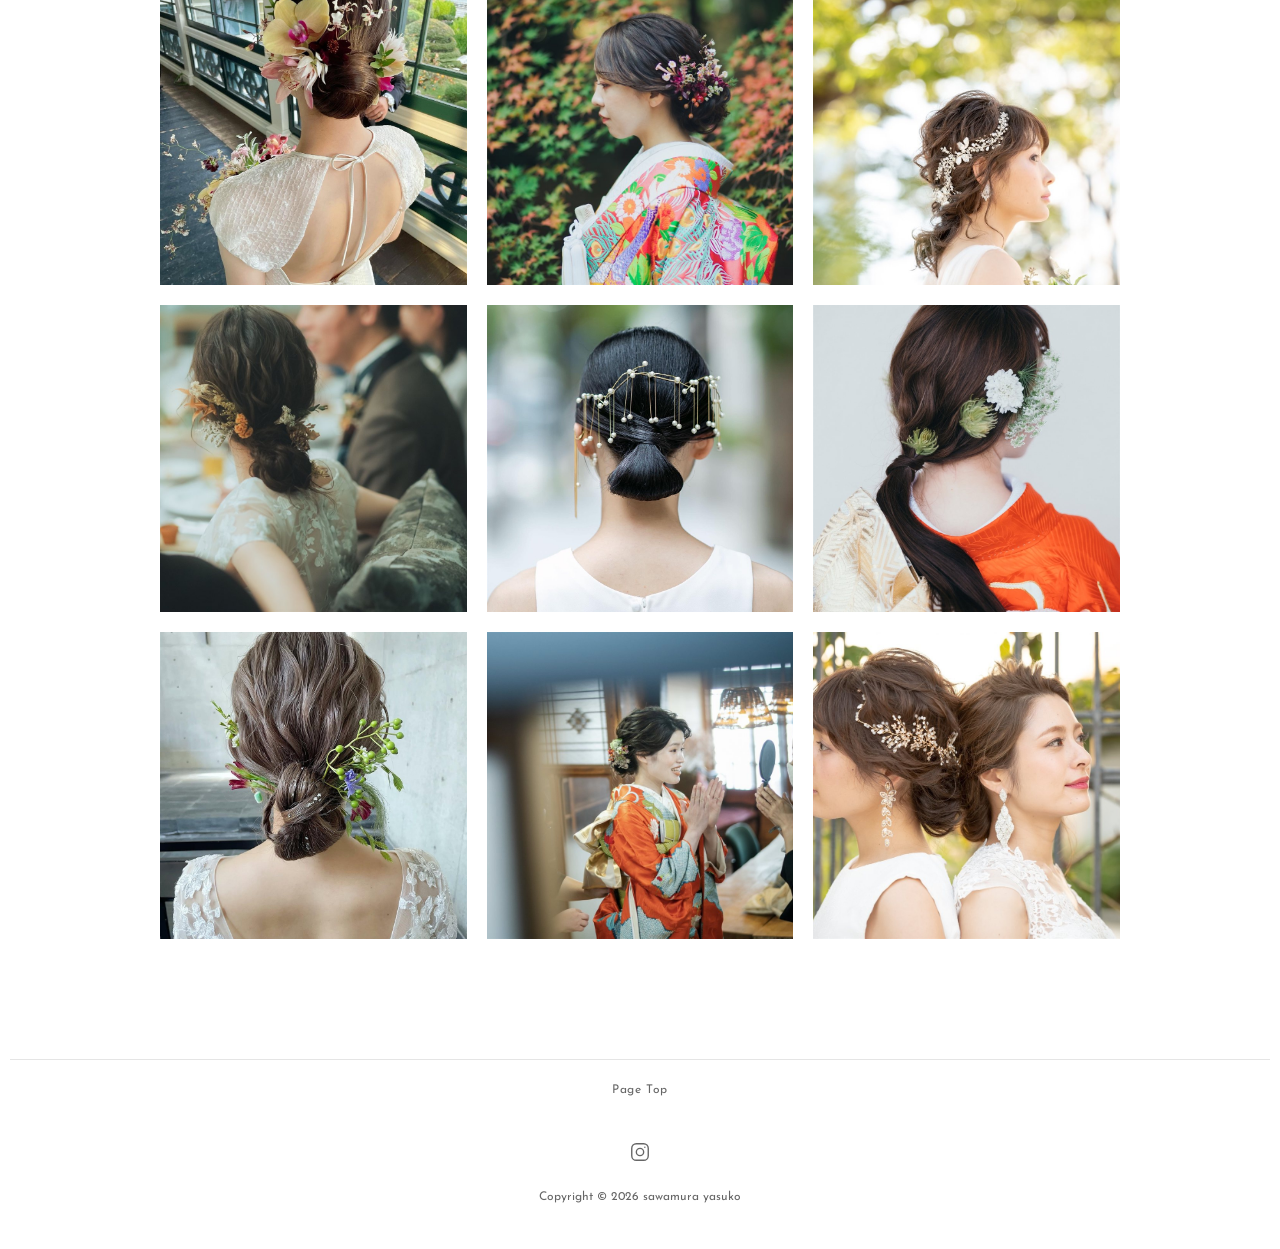
==== commit 9d7b3ceb: "トップのメイン写真を5枚のスライドショーに Co-Authored-By: Claude Opus 5.5 <noreply@anthropic.com>" ====
--- a/index.html
+++ b/index.html
@@ -44,9 +44,14 @@
   </header>
 
   <main>
-    <!-- ===== メイン写真 ===== -->
+    <!-- ===== メイン写真（3秒ごとに切り替わるスライドショー） =====
+         is-active が付いている写真が表示されます。切り替えは js/main.js -->
     <section class="hero">
-      <img src="img/main-hd.jpg" alt="ブライダルヘアメイクの様子">
+      <img src="img/main-hd.jpg" alt="ブライダルヘアメイクの様子" class="is-active">
+      <img src="img/home/hero-02.jpg" alt="花飾りを付けた和装の撮影ヘアメイク">
+      <img src="img/home/hero-03.jpg" alt="笑顔の新郎新婦">
+      <img src="img/home/hero-04.jpg" alt="森の中の和装の二人">
+      <img src="img/home/hero-05.jpg" alt="髪にグリーンを飾るヘアメイクの手元">
     </section>
 
     <!-- ===== キャッチコピー ===== -->
--- a/css/style.css
+++ b/css/style.css
@@ -178,13 +178,29 @@
   min-height: 320px;
 }
 
-/* 写真を入れたときも枠いっぱいにトリミングして表示 */
-.hero img {
-  width: 100%;
+/* スライドショー：枠の高さを決めて、写真を重ねて置く */
+.hero {
+  position: relative;
   height: calc(100svh - var(--header-h, 220px));
   min-height: 320px;
+  overflow: hidden;
+}
+
+/* 写真は枠いっぱいにトリミング。ふだんは透明で、is-active の写真だけ表示 */
+.hero img {
+  position: absolute;
+  inset: 0;
+  display: block;
+  width: 100%;
+  height: 100%;
   object-fit: cover;
-  display: block;
+  opacity: 0;
+  transition: opacity 1.2s ease;
+  /* ふわっと切り替わる時間 */
+}
+
+.hero img.is-active {
+  opacity: 1;
 }
 
 /* =========================================
@@ -480,7 +496,7 @@
 
   /* スマホのメイン写真：写真そのままの比率（1166×656）で表示 */
   .hero .ph--hero,
-  .hero img {
+  .hero {
     height: auto;
     min-height: 0;
     aspect-ratio: 1166 / 656;
@@ -985,6 +1001,11 @@
   .intro-desc {
     margin-top: 32px;
     text-align: left;
+  }
+
+  /* PCだけで改行する <br>（スマホでは文章をそのまま流して、1〜2文字だけ次の行に落ちないようにする） */
+  .pc-br {
+    display: none;
   }
 
   .recommend-list__item {
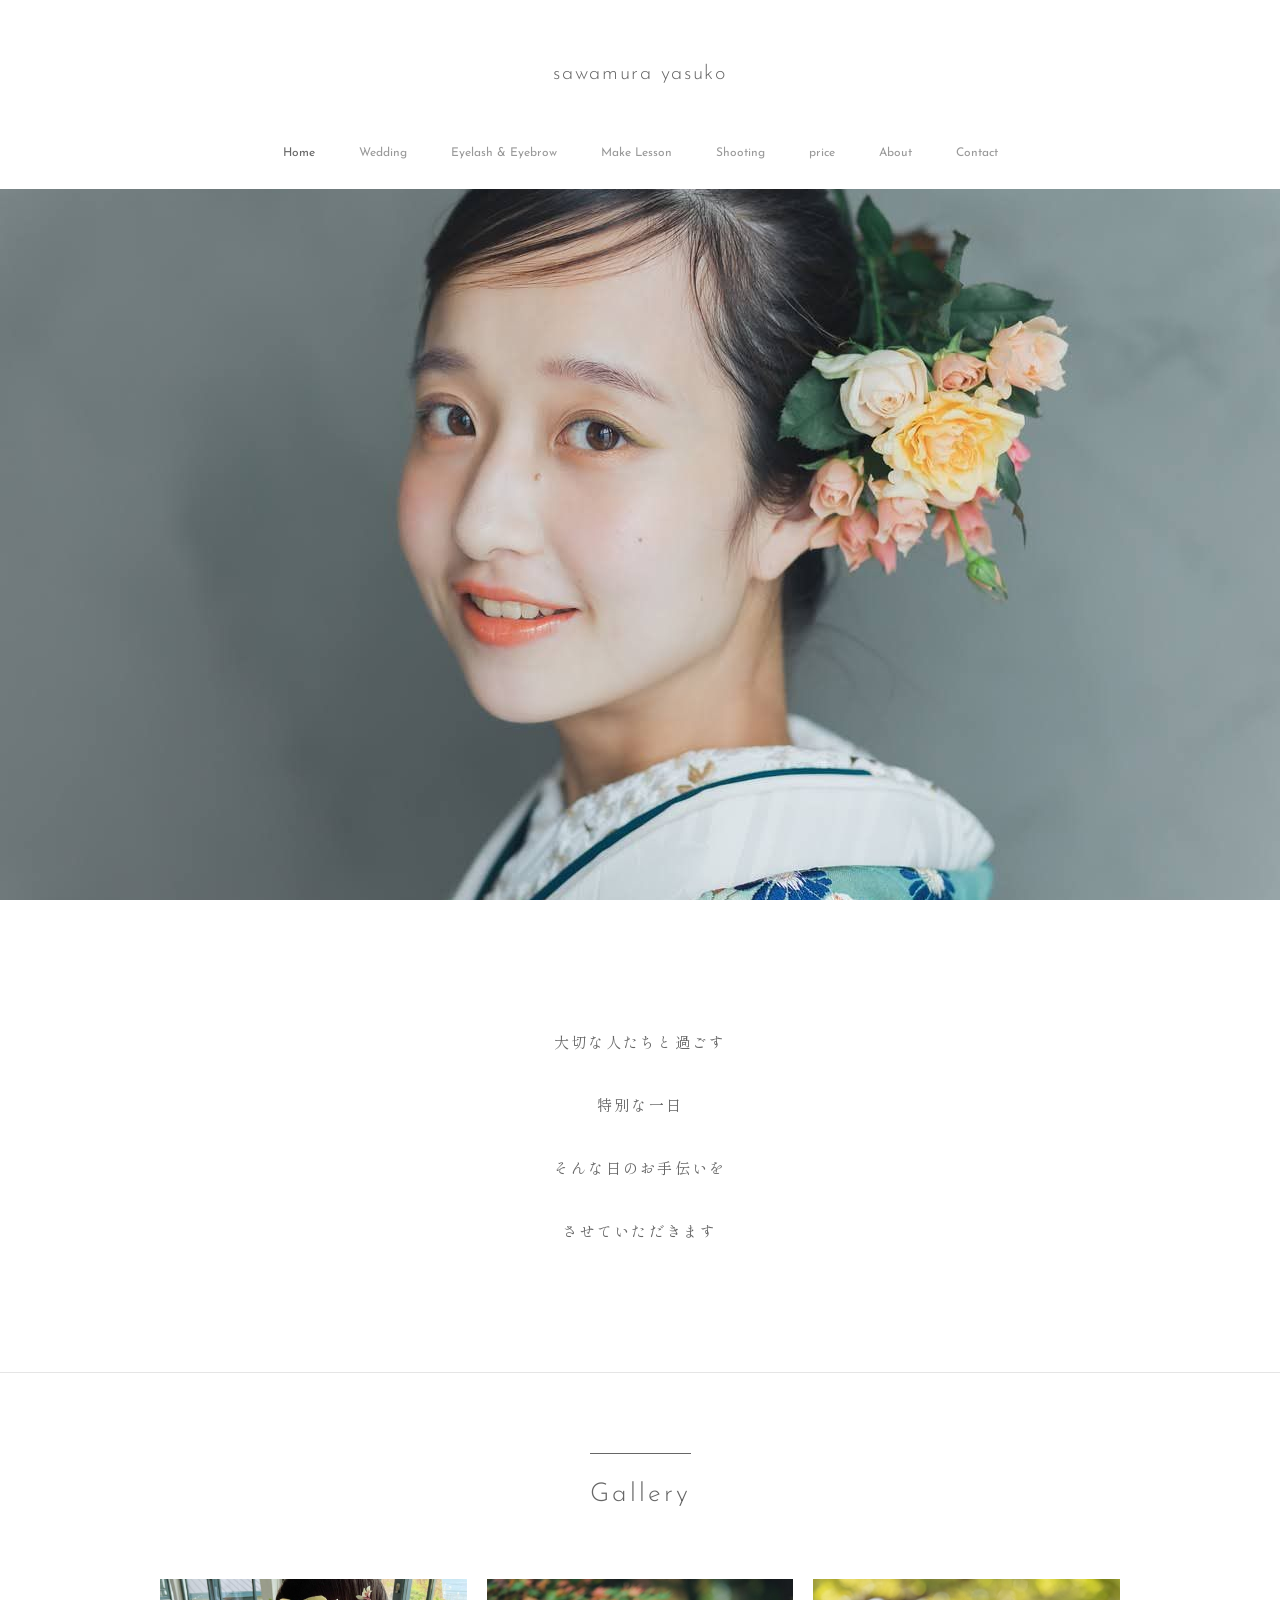
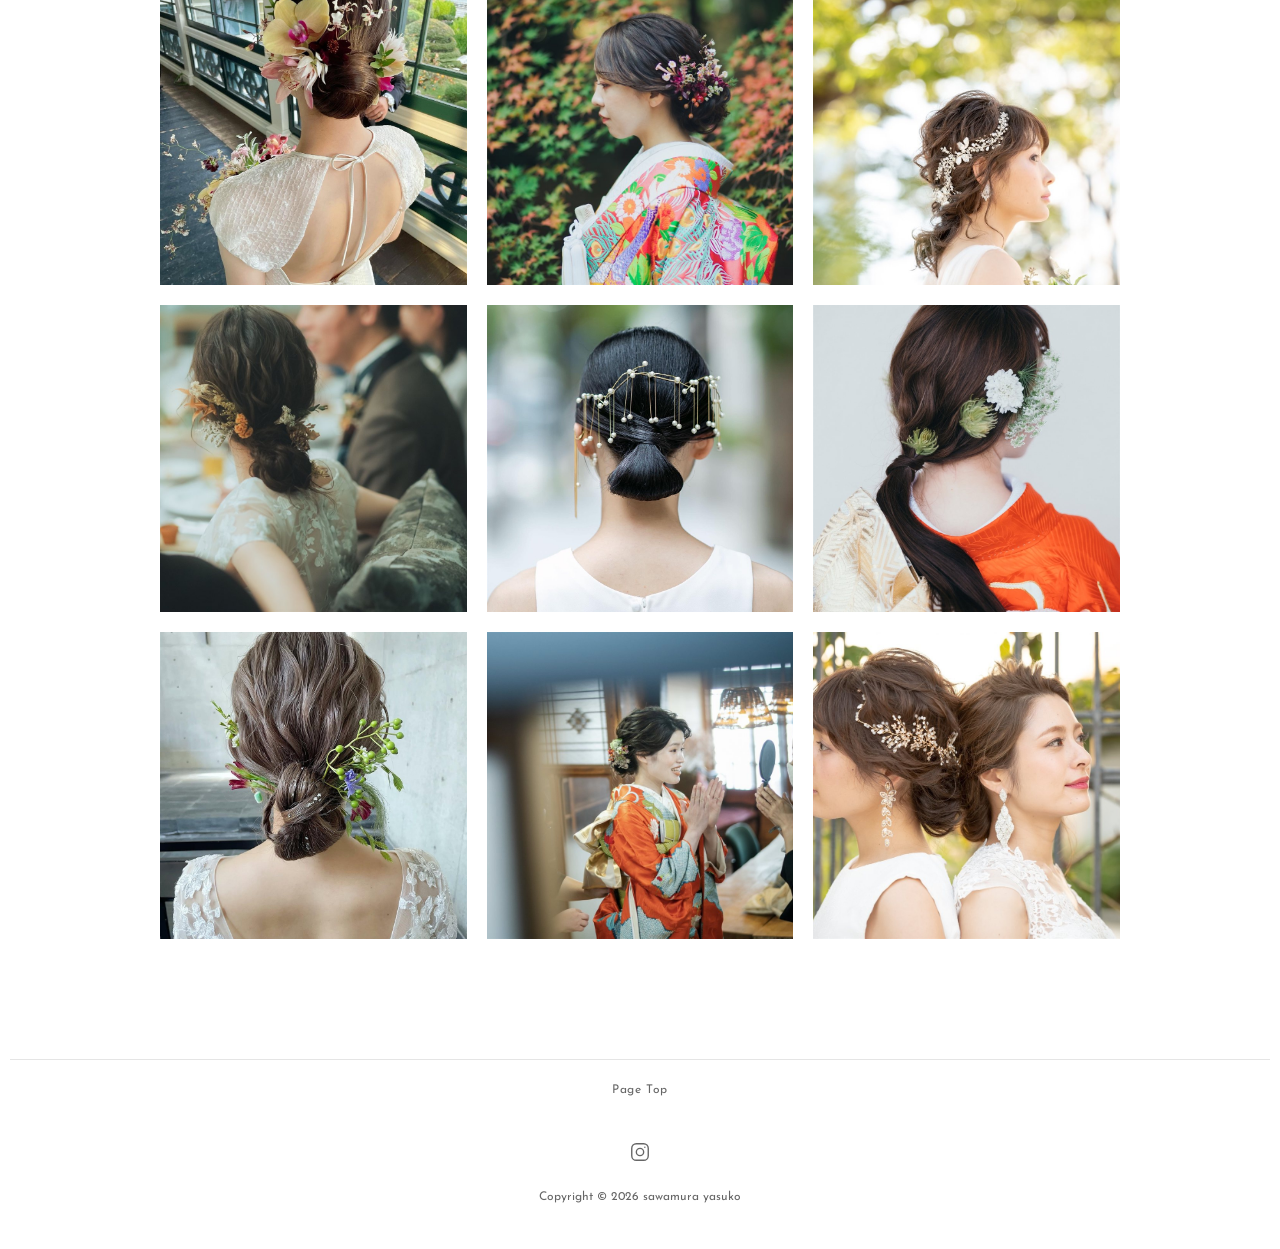
==== commit da05b8d3: "スライドショーの2・3・5枚目をPCで上寄りに切り取る Co-Authored-By: Claude Opus 5.5 <noreply@anthropic.com>" ====
--- a/index.html
+++ b/index.html
@@ -45,13 +45,14 @@
 
   <main>
     <!-- ===== メイン写真（3秒ごとに切り替わるスライドショー） =====
-         is-active が付いている写真が表示されます。切り替えは js/main.js -->
+         is-active が付いている写真が表示されます。切り替えは js/main.js
+         is-top が付いている写真は、PCのとき上寄りで切り取ります -->
     <section class="hero">
       <img src="img/main-hd.jpg" alt="ブライダルヘアメイクの様子" class="is-active">
-      <img src="img/home/hero-02.jpg" alt="花飾りを付けた和装の撮影ヘアメイク">
-      <img src="img/home/hero-03.jpg" alt="笑顔の新郎新婦">
+      <img src="img/home/hero-02.jpg" alt="花飾りを付けた和装の撮影ヘアメイク" class="is-top">
+      <img src="img/home/hero-03.jpg" alt="笑顔の新郎新婦" class="is-top">
       <img src="img/home/hero-04.jpg" alt="森の中の和装の二人">
-      <img src="img/home/hero-05.jpg" alt="髪にグリーンを飾るヘアメイクの手元">
+      <img src="img/home/hero-05.jpg" alt="髪にグリーンを飾るヘアメイクの手元" class="is-top">
     </section>
 
     <!-- ===== キャッチコピー ===== -->
--- a/css/style.css
+++ b/css/style.css
@@ -70,6 +70,8 @@
   line-height: 1.8;
   color: var(--color-text);
   background: var(--color-bg);
+  text-wrap: pretty;
+  /* 文章の最後の行が1〜2文字だけにならないよう、ブラウザが折り返しを調整する（対応していないブラウザでは何も起きない） */
 }
 
 /* ---- 写真の仮置き（グレー） ---- */
@@ -201,6 +203,14 @@
 
 .hero img.is-active {
   opacity: 1;
+}
+
+/* PCのとき、is-top の写真は上寄りで切り取る（PCの枠はとても横長なので、真ん中だと頭や髪が切れやすい）
+   スマホは枠の形が写真に近いので、真ん中のまま */
+@media (min-width: 769px) {
+  .hero img.is-top {
+    object-position: center 20%;
+  }
 }
 
 /* =========================================
@@ -492,6 +502,8 @@
 
   .message__text {
     line-height: 3.2;   /* スマホのキャッチコピーの行間 */
+    width: 100%;        /* 枠いっぱいの幅にして、1行が途中で折り返さないようにする */
+    word-break: keep-all; /* 万一入りきらなくても、言葉の途中では折り返さない */
   }
 
   /* スマホのメイン写真：写真そのままの比率（1166×656）で表示 */
@@ -651,9 +663,13 @@
   letter-spacing: .1em;
 }
 
+/* 説明文は明朝体（Eyelash のメニュー説明・Notice と同じ書き方） */
 .flow__text {
+  font-family: "Shippori Mincho", serif;
   font-size: 13px;
-  line-height: 1.9;
+  line-height: 2;
+  letter-spacing: .04em;
+  color: #777;
 }
 
 /* ---- 6. Contact ボタン（細い枠線） ---- */
@@ -757,6 +773,7 @@
 /* ---- 紹介文の下の資格（小さく） ---- */
 .intro-note {
   margin-top: 40px;
+  font-family: "Shippori Mincho", serif;
   font-size: 12px;
   letter-spacing: .05em;
   line-height: 2;
@@ -814,16 +831,43 @@
   font-family: "Shippori Mincho", serif;
   font-size: 16px;
   font-weight: normal;
-  letter-spacing: .1em;
+  letter-spacing: .04em;   /* カタカナがバラバラに見えないよう、字間はせまめ */
+  color: #555;
+}
+
+/* 長いメニュー名を言葉の途中で折り返さない */
+.nowrap {
+  white-space: nowrap;
+}
+
+/* メニューの説明文も明朝体にそろえる（Notice と同じ雰囲気） */
+.menu-list .flow__text {
+  font-family: "Shippori Mincho", serif;
+  font-size: 13px;
+  line-height: 2;
+  letter-spacing: .04em;
+  color: #777;
 }
 
 .menu-list__price {
   flex-shrink: 0;
   /* 料金は折り返さない */
-  font-family: var(--font-en);
+  font-family: "Josefin Sans", "Shippori Mincho", serif;
+  /* 数字は Josefin Sans。Josefin Sans にない「〜」は、ゴシックではなくしっぽり明朝で表示 */
   font-weight: 300;
   font-size: 16px;
   letter-spacing: .05em;
+}
+
+/* 日本語の中の数字だけ Josefin Sans にそろえる（例：洋装 <span class="num">1</span>点） */
+.num {
+  font-family: var(--font-en);
+  font-weight: 300;
+  font-size: 1.1em;
+  /* 明朝の文字と高さがそろうよう、少しだけ大きく */
+  letter-spacing: .02em;
+  margin: 0 .15em;
+  /* 前後の漢字と詰まって見えないよう、少しすき間をあける */
 }
 
 /* ---- Notice（ご来店の前に） ---- */
@@ -851,8 +895,12 @@
 }
 
 .notice__list {
+  font-family: "Shippori Mincho", serif;  /* サイトの雰囲気に合わせて明朝体に */
   font-size: 13px;
-  line-height: 1.9;
+  line-height: 2;
+  letter-spacing: .04em;
+  color: #777;
+  word-break: auto-phrase;  /* 対応ブラウザでは、言葉の途中で改行しにくくする */
 }
 
 .notice__list li {
@@ -868,7 +916,9 @@
 /* ---- Contact ボタンの下の Instagram ---- */
 .contact-note {
   margin-top: 20px;
+  font-family: "Shippori Mincho", serif;
   font-size: 12px;
+  letter-spacing: .04em;
   color: var(--color-light);
 }
 
@@ -935,8 +985,11 @@
 .intro-desc {
   max-width: 560px;
   margin: 40px auto 0;
+  font-family: "Shippori Mincho", serif;
+  /* すぐ上の紹介文と同じしっぽり明朝 */
   font-size: 13px;
-  line-height: 2;
+  letter-spacing: .05em;
+  line-height: 2.2;
   color: #777;
 }
 
@@ -980,6 +1033,7 @@
 .before-after__caption {
   display: flex;
   margin-top: 12px;
+  font-family: "Shippori Mincho", serif;
   font-size: 12px;
   letter-spacing: .1em;
   color: var(--color-light);
@@ -1083,13 +1137,16 @@
 .price-col__label {
   margin-top: 24px;
   margin-bottom: 8px;
+  font-family: "Shippori Mincho", serif;
   font-size: 12px;
   letter-spacing: .1em;
   color: var(--color-light);
 }
 
 .price-col__includes {
+  font-family: "Shippori Mincho", serif;
   font-size: 12px;
+  letter-spacing: .04em;
   line-height: 2;
   color: var(--color-light);
 }
@@ -1114,7 +1171,10 @@
 .price-links {
   padding: 60px 20px 0;
   text-align: center;
+  font-family: "Shippori Mincho", serif;
+  /* 下の文字リンクは .text-link で Josefin Sans のまま */
   font-size: 12px;
+  letter-spacing: .04em;
   color: var(--color-light);
 }
 
@@ -1193,7 +1253,9 @@
   max-width: 600px;
   margin: 40px auto 0;
   text-align: left;
+  font-family: "Shippori Mincho", serif;
   font-size: 14px;
+  letter-spacing: .04em;
   line-height: 2.2;
 }
 
@@ -1217,12 +1279,19 @@
 }
 
 .career-list__row dd {
+  font-family: "Shippori Mincho", serif;
   font-size: 14px;
+  letter-spacing: .04em;
 }
 
 /* ---- License ---- */
 .license {
   padding: 0 20px 100px;
+}
+
+/* 見出しと「資格」の間は Career（.flow）と同じ間隔に */
+.license .heading {
+  margin-bottom: 14px;
 }
 
 /* ---- About ページ：スマホ（768px以下） ---- */
@@ -1334,6 +1403,8 @@
 /* メッセージは項目名を上にそろえる */
 .form__group--message {
   margin-top: 40px;
+  border-top: none;
+  /* 上のまとまりの線と二重に見えないよう、上の線は消す */
 }
 
 .form__group--message .form__row {
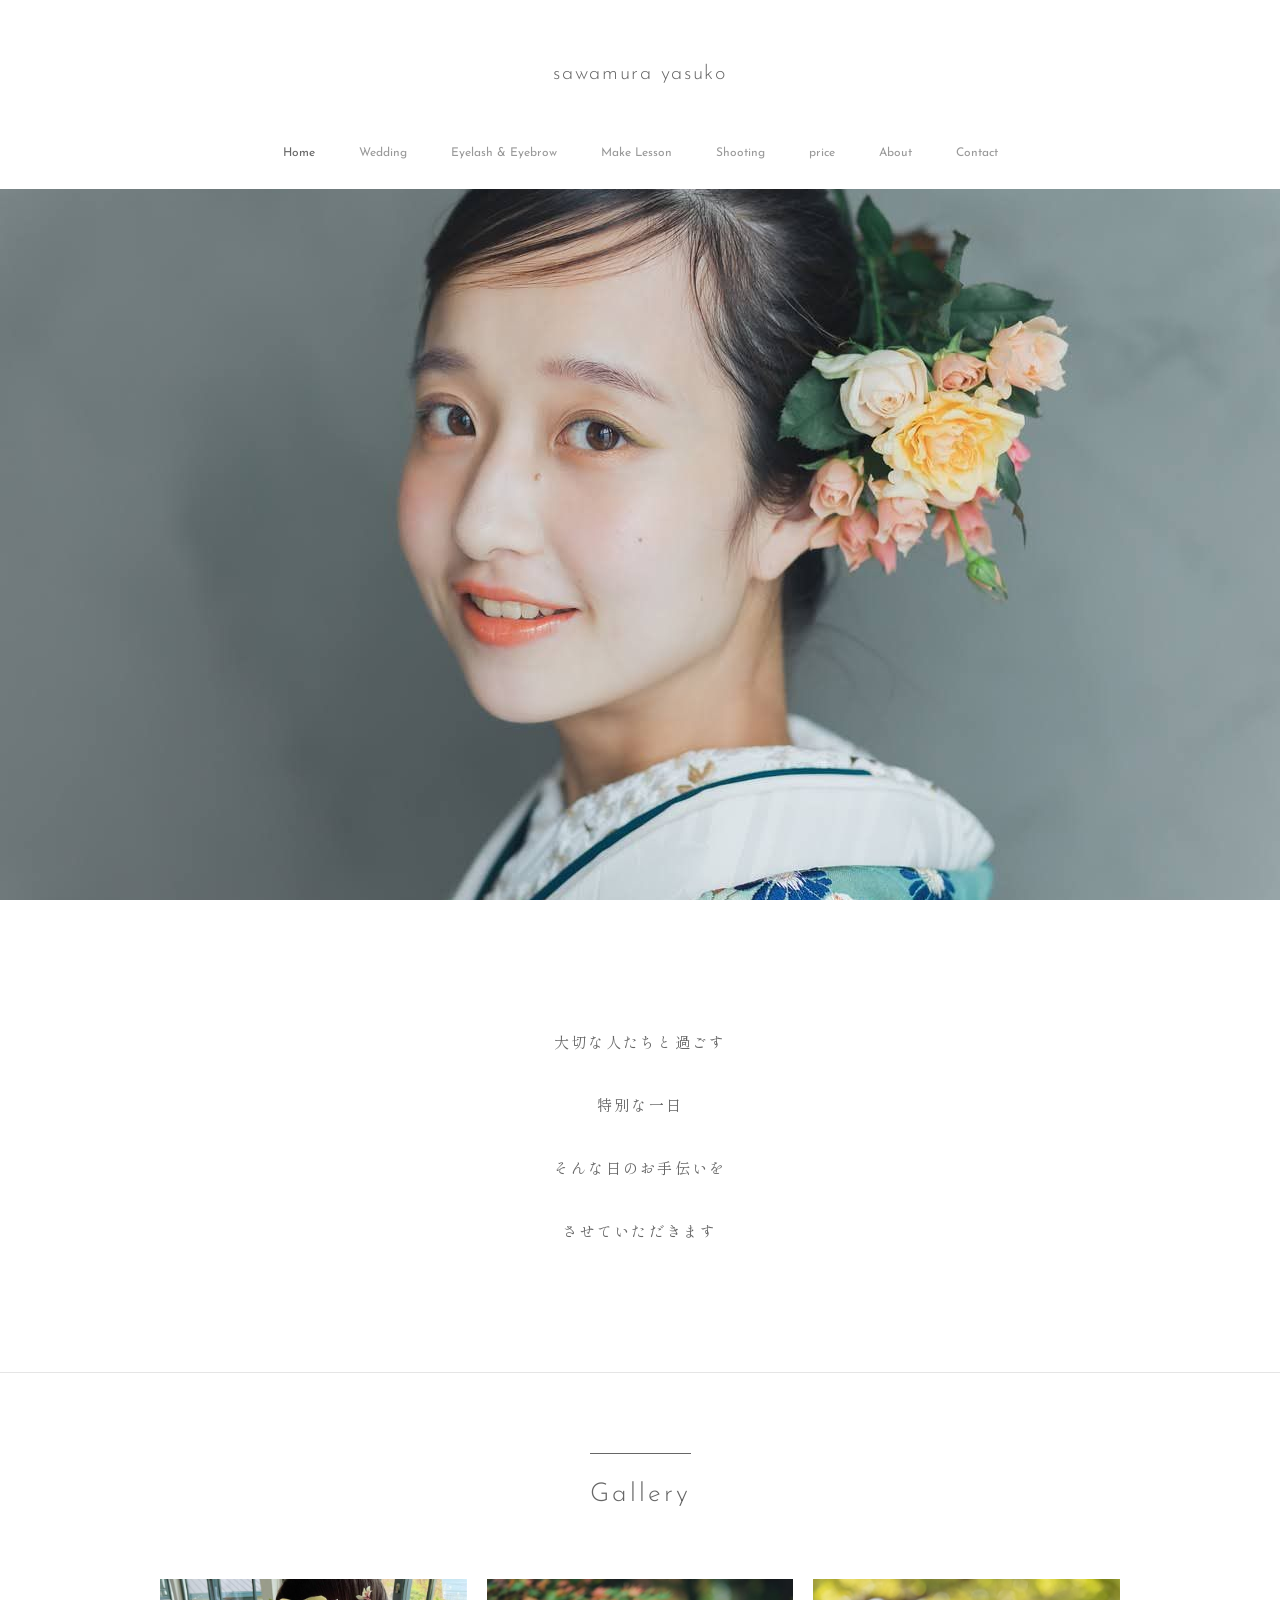
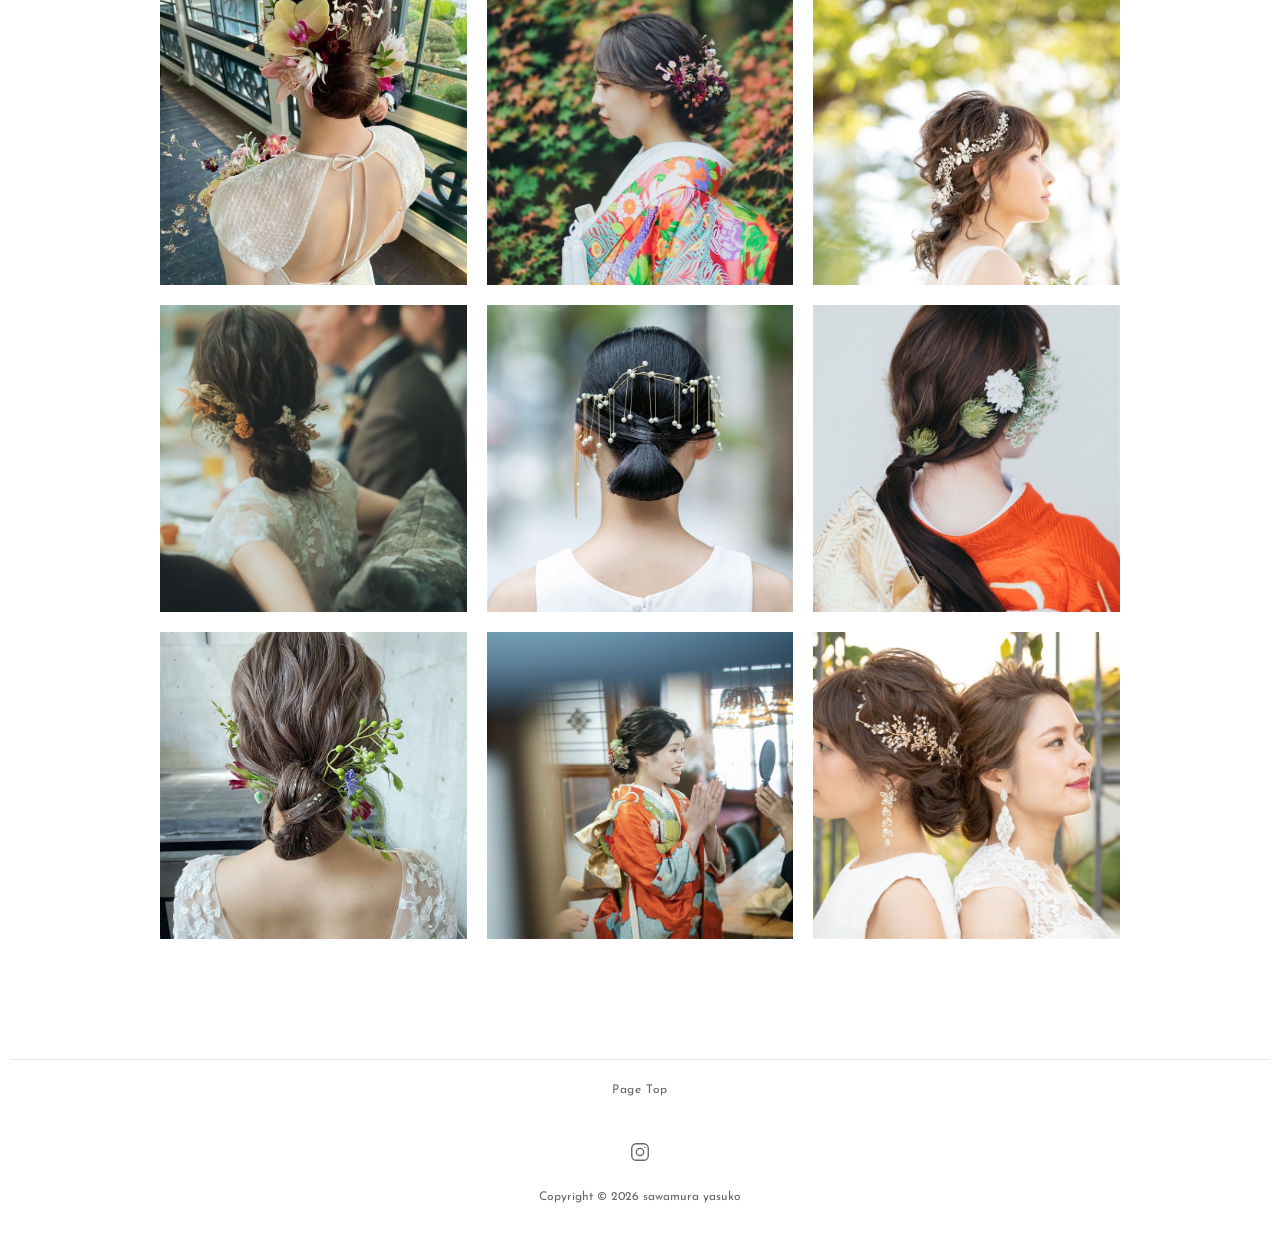
==== commit 5f3b514a: "トップのギャラリーを57枚が1枚ずつ入れかわるスライドショーに、Contact フォームの文字を明朝に Co-Authored-By: Claude Opus 5.5 <noreply@anthrop" ====
--- a/index.html
+++ b/index.html
@@ -69,18 +69,82 @@
     <section class="gallery gallery--home">
       <h2 class="heading"><span>Gallery</span></h2>
 
-      <!-- 正方形に切り取って表示。押すと元の形で拡大 -->
+      <!-- 正方形に切り取って表示。押すと元の形で拡大
+           約2.5秒ごとに、9枚のうちどれか1枚が下の「写真の候補」の写真にふわっと入れかわる（js/main.js） -->
       <ul class="gallery__list">
-        <li><button><img src="img/home/gallery-01.jpg" alt="蘭の花を飾ったアップスタイル" loading="lazy"></button></li>
-        <li><button><img src="img/home/gallery-02.jpg" alt="紅葉の中の和装の花嫁" loading="lazy"></button></li>
-        <li><button><img src="img/home/gallery-03.jpg" alt="ヘッドアクセサリーを付けたダウンスタイル" loading="lazy"></button></li>
-        <li><button><img src="img/home/gallery-04.jpg" alt="ドライフラワーを飾った披露宴のヘア" loading="lazy"></button></li>
-        <li><button><img src="img/home/gallery-05.jpg" alt="パールの髪飾りのまとめ髪" loading="lazy"></button></li>
-        <li><button><img src="img/home/gallery-06.jpg" alt="生花を飾った和装の編みおろし" loading="lazy"></button></li>
-        <li><button><img src="img/home/gallery-07.jpg" alt="グリーンを添えたシニヨン" loading="lazy"></button></li>
-        <li><button><img src="img/home/gallery-08.jpg" alt="お支度中の和装の花嫁" loading="lazy"></button></li>
-        <li><button><img src="img/home/gallery-09.jpg" alt="ゴールドの髪飾りのアップスタイル" loading="lazy"></button></li>
+        <li><button><img src="img/gallery/w07.jpg" alt="蘭の花を飾ったアップスタイル" loading="lazy"></button></li>
+        <li><button><img src="img/gallery/w04.jpg" alt="紅葉の中の和装の花嫁" loading="lazy"></button></li>
+        <li><button><img src="img/gallery/s30.jpg" alt="ヘッドアクセサリーを付けたダウンスタイル" loading="lazy"></button></li>
+        <li><button><img src="img/gallery/w15.jpg" alt="ドライフラワーを飾った披露宴のヘア" loading="lazy"></button></li>
+        <li><button><img src="img/gallery/w16.jpg" alt="パールの髪飾りのまとめ髪" loading="lazy"></button></li>
+        <li><button><img src="img/gallery/s02.jpg" alt="生花を飾った和装の編みおろし" loading="lazy"></button></li>
+        <li><button><img src="img/gallery/w14.jpg" alt="グリーンを添えたシニヨン" loading="lazy"></button></li>
+        <li><button><img src="img/gallery/w20.jpg" alt="お支度中の和装の花嫁" loading="lazy"></button></li>
+        <li><button><img src="img/gallery/s11.jpg" alt="ゴールドの髪飾りのアップスタイル" loading="lazy"></button></li>
       </ul>
+
+      <!-- 写真の候補（Wedding 25枚＋Shooting 32枚）
+           <template> の中の写真は、表示も読み込みもされない。入れかえる直前に1枚ずつ読み込む。
+           写真を増やすときは、ここに1行足すだけでよい -->
+      <template id="gallery-pool">
+        <img src="img/gallery/w01.jpg" alt="ウェディングのヘアメイク">
+        <img src="img/gallery/w02.jpg" alt="ウェディングのヘアメイク">
+        <img src="img/gallery/w03.jpg" alt="ウェディングのヘアメイク">
+        <img src="img/gallery/w04.jpg" alt="ウェディングのヘアメイク">
+        <img src="img/gallery/w05.jpg" alt="ウェディングのヘアメイク">
+        <img src="img/gallery/w06.jpg" alt="ウェディングのヘアメイク">
+        <img src="img/gallery/w07.jpg" alt="ウェディングのヘアメイク">
+        <img src="img/gallery/w08.jpg" alt="ウェディングのヘアメイク">
+        <img src="img/gallery/w09.jpg" alt="ウェディングのヘアメイク">
+        <img src="img/gallery/w10.jpg" alt="ウェディングのヘアメイク">
+        <img src="img/gallery/w11.jpg" alt="ウェディングのヘアメイク">
+        <img src="img/gallery/w12.jpg" alt="ウェディングのヘアメイク">
+        <img src="img/gallery/w13.jpg" alt="ウェディングのヘアメイク">
+        <img src="img/gallery/w14.jpg" alt="ウェディングのヘアメイク">
+        <img src="img/gallery/w15.jpg" alt="ウェディングのヘアメイク">
+        <img src="img/gallery/w16.jpg" alt="ウェディングのヘアメイク">
+        <img src="img/gallery/w17.jpg" alt="ウェディングのヘアメイク">
+        <img src="img/gallery/w18.jpg" alt="ウェディングのヘアメイク">
+        <img src="img/gallery/w19.jpg" alt="ウェディングのヘアメイク">
+        <img src="img/gallery/w20.jpg" alt="ウェディングのヘアメイク">
+        <img src="img/gallery/w21.jpg" alt="ウェディングのヘアメイク">
+        <img src="img/gallery/w22.jpg" alt="ウェディングのヘアメイク">
+        <img src="img/gallery/w23.jpg" alt="ウェディングのヘアメイク">
+        <img src="img/gallery/w24.jpg" alt="ウェディングのヘアメイク">
+        <img src="img/gallery/w25.jpg" alt="ウェディングのヘアメイク">
+        <img src="img/gallery/s01.jpg" alt="撮影のヘアメイク">
+        <img src="img/gallery/s02.jpg" alt="撮影のヘアメイク">
+        <img src="img/gallery/s03.jpg" alt="撮影のヘアメイク">
+        <img src="img/gallery/s04.jpg" alt="撮影のヘアメイク">
+        <img src="img/gallery/s05.jpg" alt="撮影のヘアメイク">
+        <img src="img/gallery/s06.jpg" alt="撮影のヘアメイク">
+        <img src="img/gallery/s07.jpg" alt="撮影のヘアメイク">
+        <img src="img/gallery/s08.jpg" alt="撮影のヘアメイク">
+        <img src="img/gallery/s09.jpg" alt="撮影のヘアメイク">
+        <img src="img/gallery/s10.jpg" alt="撮影のヘアメイク">
+        <img src="img/gallery/s11.jpg" alt="撮影のヘアメイク">
+        <img src="img/gallery/s12.jpg" alt="撮影のヘアメイク">
+        <img src="img/gallery/s13.jpg" alt="撮影のヘアメイク">
+        <img src="img/gallery/s14.jpg" alt="撮影のヘアメイク">
+        <img src="img/gallery/s15.jpg" alt="撮影のヘアメイク">
+        <img src="img/gallery/s16.jpg" alt="撮影のヘアメイク">
+        <img src="img/gallery/s17.jpg" alt="撮影のヘアメイク">
+        <img src="img/gallery/s18.jpg" alt="撮影のヘアメイク">
+        <img src="img/gallery/s19.jpg" alt="撮影のヘアメイク">
+        <img src="img/gallery/s20.jpg" alt="撮影のヘアメイク">
+        <img src="img/gallery/s21.jpg" alt="撮影のヘアメイク">
+        <img src="img/gallery/s22.jpg" alt="撮影のヘアメイク">
+        <img src="img/gallery/s23.jpg" alt="撮影のヘアメイク">
+        <img src="img/gallery/s24.jpg" alt="撮影のヘアメイク">
+        <img src="img/gallery/s25.jpg" alt="撮影のヘアメイク">
+        <img src="img/gallery/s26.jpg" alt="撮影のヘアメイク">
+        <img src="img/gallery/s27.jpg" alt="撮影のヘアメイク">
+        <img src="img/gallery/s28.jpg" alt="撮影のヘアメイク">
+        <img src="img/gallery/s29.jpg" alt="撮影のヘアメイク">
+        <img src="img/gallery/s30.jpg" alt="撮影のヘアメイク">
+        <img src="img/gallery/s31.jpg" alt="撮影のヘアメイク">
+        <img src="img/gallery/s32.jpg" alt="撮影のヘアメイク">
+      </template>
     </section>
   </main>
 
--- a/css/style.css
+++ b/css/style.css
@@ -297,6 +297,25 @@
 
 .gallery--home .gallery__list button:hover img {
   opacity: .75;
+}
+
+/* ギャラリーのスライドショー：次の写真を上に重ねて、ふわっと表示してから入れかえる（js/main.js） */
+.gallery--home .gallery__list button {
+  position: relative;
+  overflow: hidden;
+}
+
+.gallery--home .gallery__list button img.gallery__next {
+  position: absolute;
+  inset: 0;
+  height: 100%;
+  opacity: 0;
+  transition: opacity 1.2s ease;
+  /* ふわっと入れかわる時間 */
+}
+
+.gallery--home .gallery__list button img.gallery__next.is-show {
+  opacity: 1;
 }
 
 /* 表示時のふわっと */
@@ -1359,6 +1378,16 @@
   font-size: 14px;
 }
 
+/* 項目名・チェックボックスの文字・注意書きは、サイト全体と同じしっぽり明朝
+   （入力欄の中の文字と例文は、入力しやすいようにゴシックのまま） */
+.form__label,
+.form__checks,
+.form__hint,
+.form__group-note {
+  font-family: "Shippori Mincho", serif;
+  letter-spacing: .04em;
+}
+
 /* 「必須」の小さなグレーのラベル */
 .form__required {
   display: inline-block;
